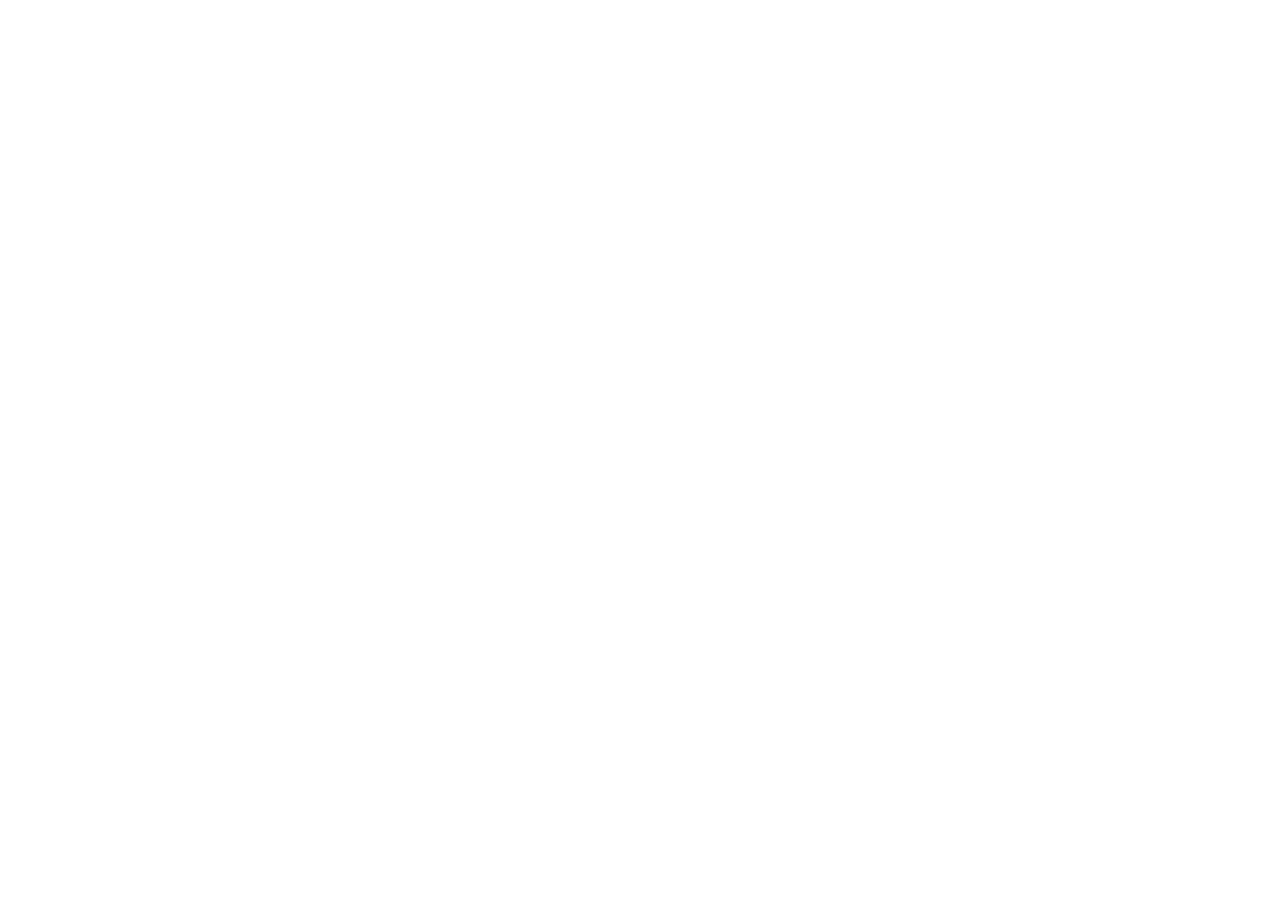
==== index.html @ 9c2eac34 "project init" ====
<!DOCTYPE html>
<html lang="en">

<head>
    <meta charset="UTF-8">
    <meta http-equiv="X-UA-Compatible" content="IE=edge">
    <meta name="viewport" content="width=device-width, initial-scale=1.0">
    <title>Document</title>
</head>

<body>

</body>

</html>
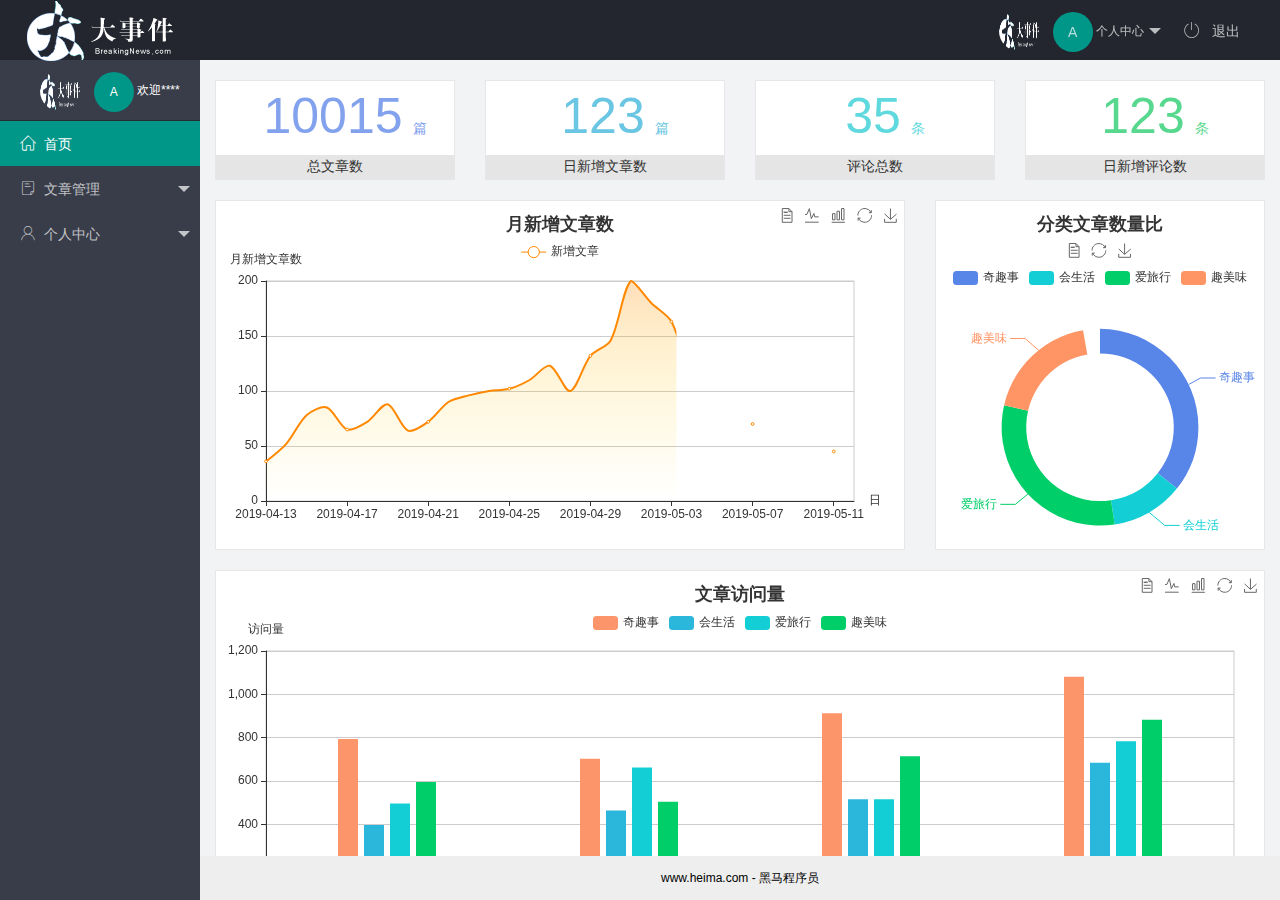
==== commit feeda367: "完成了主页功能开发" ====
--- a/index.html
+++ b/index.html
@@ -5,11 +5,91 @@
     <meta charset="UTF-8">
     <meta http-equiv="X-UA-Compatible" content="IE=edge">
     <meta name="viewport" content="width=device-width, initial-scale=1.0">
-    <title>Document</title>
+    <title>后台主页</title>
+    <!-- 导入layui样式文件 -->
+    <link rel="stylesheet" href="/assets/lib/layui/css/layui.css">
+    <!-- 导入本身样式文件 -->
+    <link rel="stylesheet" href="/assets/css/index.css">
+    <!-- 导入字体图标样式表 -->
+    <link rel="stylesheet" href="/assets/fonts/iconfont.css">
 </head>
 
 <body>
+    <div class="layui-layout layui-layout-admin">
+        <div class="layui-header">
+            <div class="layui-logo ">
+                <img src="/assets/images/logo.png" alt="">
+            </div>
+            <!-- 头部区域（可配合layui 已有的水平导航） -->
 
+            <ul class="layui-nav layui-layout-right">
+                <li class="layui-nav-item layui-hide layui-show-md-inline-block">
+                    <a href="javascript:;" class="userinfo">
+                        <img src="/assets/images/logo.png" class="layui-nav-img">
+                        <span class="text-avatar">A</span> 个人中心
+                    </a>
+                    <dl class="layui-nav-child">
+                        <dd><a href="">基本资料 </a></dd>
+                        <dd><a href="">更换头像</a></dd>
+                        <dd><a href="">重置密码</a></dd>
+                    </dl>
+                </li>
+                <li class="layui-nav-item" lay-header-event="menuRight" lay-unselect>
+                    <a href="javascript:;" id="btnlogout">
+                        <span class="iconfont icon-tuichu"></span> 退出
+                    </a>
+                </li>
+            </ul>
+        </div>
+
+        <div class="layui-side layui-bg-black">
+            <div class="layui-side-scroll">
+                <div href="javascript:;" class="userinfo">
+                    <img src="/assets/images/logo.png" class="layui-nav-img">
+                    <span class="text-avatar">A</span>
+                    <span id="welcom">欢迎****</span>
+                </div>
+                <!-- 左侧导航区域（可配合layui已有的垂直导航） -->
+                <ul class="layui-nav layui-nav-tree " lay-shrink="all" lay-filter="test">
+                    <li class="layui-nav-item layui-this"><a href="/home/dashboard.html" target="fm"><span class="iconfont icon-home"></span>首页</a></li>
+                    <li class="layui-nav-item ">
+                        <a class="" href="javascript:;"><span class="iconfont icon-16"></span>文章管理</a>
+                        <dl class="layui-nav-child">
+                            <dd><a href="javascript:;"><i class="layui-icon layui-icon-app"></i>文章类别</a></dd>
+                            <dd><a href="javascript:;"><i class="layui-icon layui-icon-app"></i>文章列表</a></dd>
+                            <dd><a href="javascript:;"><i class="layui-icon layui-icon-app"></i>发布文章</a></dd>
+                        </dl>
+                    </li>
+                    <li class="layui-nav-item">
+                        <a href="javascript:;"><span class="iconfont icon-user"></span>个人中心</a>
+                        <dl class="layui-nav-child">
+                            <dd><a href="javascript:;"><i class="layui-icon layui-icon-app"></i>基本资料</a></dd>
+                            <dd><a href="javascript:;"><i class="layui-icon layui-icon-app"></i>更换头像</a></dd>
+                            <dd><a href="javascript:;"><i class="layui-icon layui-icon-app"></i>重置密码</a></dd>
+                        </dl>
+                    </li>
+                </ul>
+            </div>
+        </div>
+
+        <div class="layui-body">
+            <!-- 内容主体区域 -->
+            <iframe name="fm" src="/home/dashboard.html" frameborder="0"></iframe>
+        </div>
+
+        <div class="layui-footer">
+            <!-- 底部固定区域 -->
+            www.heima.com - 黑马程序员
+        </div>
+    </div>
+    <!-- 导入layui的js文件 -->
+    <script src="/assets/lib/layui/layui.all.js"></script>
+    <!-- 导入jQuery文件 -->
+    <script src="/assets/lib/jquery.js"></script>
+    <!-- 导入baseAPI -->
+    <script src="/assets/js/baseApi.js"></script>
+    <!-- 导入自己的js文件 -->
+    <script src="/assets/js/index.js"></script>
 </body>
 
 </html>--- a/assets/lib/layui/css/layui.css
+++ b/assets/lib/layui/css/layui.css
@@ -0,0 +1,2 @@
+/** layui-v2.5.5 MIT License By https://www.layui.com */
+ .layui-inline,img{display:inline-block;vertical-align:middle}h1,h2,h3,h4,h5,h6{font-weight:400}.layui-edge,.layui-header,.layui-inline,.layui-main{position:relative}.layui-body,.layui-edge,.layui-elip{overflow:hidden}.layui-btn,.layui-edge,.layui-inline,img{vertical-align:middle}.layui-btn,.layui-disabled,.layui-icon,.layui-unselect{-moz-user-select:none;-webkit-user-select:none;-ms-user-select:none}.layui-elip,.layui-form-checkbox span,.layui-form-pane .layui-form-label{text-overflow:ellipsis;white-space:nowrap}.layui-breadcrumb,.layui-tree-btnGroup{visibility:hidden}blockquote,body,button,dd,div,dl,dt,form,h1,h2,h3,h4,h5,h6,input,li,ol,p,pre,td,textarea,th,ul{margin:0;padding:0;-webkit-tap-highlight-color:rgba(0,0,0,0)}a:active,a:hover{outline:0}img{border:none}li{list-style:none}table{border-collapse:collapse;border-spacing:0}h4,h5,h6{font-size:100%}button,input,optgroup,option,select,textarea{font-family:inherit;font-size:inherit;font-style:inherit;font-weight:inherit;outline:0}pre{white-space:pre-wrap;white-space:-moz-pre-wrap;white-space:-pre-wrap;white-space:-o-pre-wrap;word-wrap:break-word}body{line-height:24px;font:14px Helvetica Neue,Helvetica,PingFang SC,Tahoma,Arial,sans-serif}hr{height:1px;margin:10px 0;border:0;clear:both}a{color:#333;text-decoration:none}a:hover{color:#777}a cite{font-style:normal;*cursor:pointer}.layui-border-box,.layui-border-box *{box-sizing:border-box}.layui-box,.layui-box *{box-sizing:content-box}.layui-clear{clear:both;*zoom:1}.layui-clear:after{content:'\20';clear:both;*zoom:1;display:block;height:0}.layui-inline{*display:inline;*zoom:1}.layui-edge{display:inline-block;width:0;height:0;border-width:6px;border-style:dashed;border-color:transparent}.layui-edge-top{top:-4px;border-bottom-color:#999;border-bottom-style:solid}.layui-edge-right{border-left-color:#999;border-left-style:solid}.layui-edge-bottom{top:2px;border-top-color:#999;border-top-style:solid}.layui-edge-left{border-right-color:#999;border-right-style:solid}.layui-disabled,.layui-disabled:hover{color:#d2d2d2!important;cursor:not-allowed!important}.layui-circle{border-radius:100%}.layui-show{display:block!important}.layui-hide{display:none!important}@font-face{font-family:layui-icon;src:url(../font/iconfont.eot?v=250);src:url(../font/iconfont.eot?v=250#iefix) format('embedded-opentype'),url(../font/iconfont.woff2?v=250) format('woff2'),url(../font/iconfont.woff?v=250) format('woff'),url(../font/iconfont.ttf?v=250) format('truetype'),url(../font/iconfont.svg?v=250#layui-icon) format('svg')}.layui-icon{font-family:layui-icon!important;font-size:16px;font-style:normal;-webkit-font-smoothing:antialiased;-moz-osx-font-smoothing:grayscale}.layui-icon-reply-fill:before{content:"\e611"}.layui-icon-set-fill:before{content:"\e614"}.layui-icon-menu-fill:before{content:"\e60f"}.layui-icon-search:before{content:"\e615"}.layui-icon-share:before{content:"\e641"}.layui-icon-set-sm:before{content:"\e620"}.layui-icon-engine:before{content:"\e628"}.layui-icon-close:before{content:"\1006"}.layui-icon-close-fill:before{content:"\1007"}.layui-icon-chart-screen:before{content:"\e629"}.layui-icon-star:before{content:"\e600"}.layui-icon-circle-dot:before{content:"\e617"}.layui-icon-chat:before{content:"\e606"}.layui-icon-release:before{content:"\e609"}.layui-icon-list:before{content:"\e60a"}.layui-icon-chart:before{content:"\e62c"}.layui-icon-ok-circle:before{content:"\1005"}.layui-icon-layim-theme:before{content:"\e61b"}.layui-icon-table:before{content:"\e62d"}.layui-icon-right:before{content:"\e602"}.layui-icon-left:before{content:"\e603"}.layui-icon-cart-simple:before{content:"\e698"}.layui-icon-face-cry:before{content:"\e69c"}.layui-icon-face-smile:before{content:"\e6af"}.layui-icon-survey:before{content:"\e6b2"}.layui-icon-tree:before{content:"\e62e"}.layui-icon-upload-circle:before{content:"\e62f"}.layui-icon-add-circle:before{content:"\e61f"}.layui-icon-download-circle:before{content:"\e601"}.layui-icon-templeate-1:before{content:"\e630"}.layui-icon-util:before{content:"\e631"}.layui-icon-face-surprised:before{content:"\e664"}.layui-icon-edit:before{content:"\e642"}.layui-icon-speaker:before{content:"\e645"}.layui-icon-down:before{content:"\e61a"}.layui-icon-file:before{content:"\e621"}.layui-icon-layouts:before{content:"\e632"}.layui-icon-rate-half:before{content:"\e6c9"}.layui-icon-add-circle-fine:before{content:"\e608"}.layui-icon-prev-circle:before{content:"\e633"}.layui-icon-read:before{content:"\e705"}.layui-icon-404:before{content:"\e61c"}.layui-icon-carousel:before{content:"\e634"}.layui-icon-help:before{content:"\e607"}.layui-icon-code-circle:before{content:"\e635"}.layui-icon-water:before{content:"\e636"}.layui-icon-username:before{content:"\e66f"}.layui-icon-find-fill:before{content:"\e670"}.layui-icon-about:before{content:"\e60b"}.layui-icon-location:before{content:"\e715"}.layui-icon-up:before{content:"\e619"}.layui-icon-pause:before{content:"\e651"}.layui-icon-date:before{content:"\e637"}.layui-icon-layim-uploadfile:before{content:"\e61d"}.layui-icon-delete:before{content:"\e640"}.layui-icon-play:before{content:"\e652"}.layui-icon-top:before{content:"\e604"}.layui-icon-friends:before{content:"\e612"}.layui-icon-refresh-3:before{content:"\e9aa"}.layui-icon-ok:before{content:"\e605"}.layui-icon-layer:before{content:"\e638"}.layui-icon-face-smile-fine:before{content:"\e60c"}.layui-icon-dollar:before{content:"\e659"}.layui-icon-group:before{content:"\e613"}.layui-icon-layim-download:before{content:"\e61e"}.layui-icon-picture-fine:before{content:"\e60d"}.layui-icon-link:before{content:"\e64c"}.layui-icon-diamond:before{content:"\e735"}.layui-icon-log:before{content:"\e60e"}.layui-icon-rate-solid:before{content:"\e67a"}.layui-icon-fonts-del:before{content:"\e64f"}.layui-icon-unlink:before{content:"\e64d"}.layui-icon-fonts-clear:before{content:"\e639"}.layui-icon-triangle-r:before{content:"\e623"}.layui-icon-circle:before{content:"\e63f"}.layui-icon-radio:before{content:"\e643"}.layui-icon-align-center:before{content:"\e647"}.layui-icon-align-right:before{content:"\e648"}.layui-icon-align-left:before{content:"\e649"}.layui-icon-loading-1:before{content:"\e63e"}.layui-icon-return:before{content:"\e65c"}.layui-icon-fonts-strong:before{content:"\e62b"}.layui-icon-upload:before{content:"\e67c"}.layui-icon-dialogue:before{content:"\e63a"}.layui-icon-video:before{content:"\e6ed"}.layui-icon-headset:before{content:"\e6fc"}.layui-icon-cellphone-fine:before{content:"\e63b"}.layui-icon-add-1:before{content:"\e654"}.layui-icon-face-smile-b:before{content:"\e650"}.layui-icon-fonts-html:before{content:"\e64b"}.layui-icon-form:before{content:"\e63c"}.layui-icon-cart:before{content:"\e657"}.layui-icon-camera-fill:before{content:"\e65d"}.layui-icon-tabs:before{content:"\e62a"}.layui-icon-fonts-code:before{content:"\e64e"}.layui-icon-fire:before{content:"\e756"}.layui-icon-set:before{content:"\e716"}.layui-icon-fonts-u:before{content:"\e646"}.layui-icon-triangle-d:before{content:"\e625"}.layui-icon-tips:before{content:"\e702"}.layui-icon-picture:before{content:"\e64a"}.layui-icon-more-vertical:before{content:"\e671"}.layui-icon-flag:before{content:"\e66c"}.layui-icon-loading:before{content:"\e63d"}.layui-icon-fonts-i:before{content:"\e644"}.layui-icon-refresh-1:before{content:"\e666"}.layui-icon-rmb:before{content:"\e65e"}.layui-icon-home:before{content:"\e68e"}.layui-icon-user:before{content:"\e770"}.layui-icon-notice:before{content:"\e667"}.layui-icon-login-weibo:before{content:"\e675"}.layui-icon-voice:before{content:"\e688"}.layui-icon-upload-drag:before{content:"\e681"}.layui-icon-login-qq:before{content:"\e676"}.layui-icon-snowflake:before{content:"\e6b1"}.layui-icon-file-b:before{content:"\e655"}.layui-icon-template:before{content:"\e663"}.layui-icon-auz:before{content:"\e672"}.layui-icon-console:before{content:"\e665"}.layui-icon-app:before{content:"\e653"}.layui-icon-prev:before{content:"\e65a"}.layui-icon-website:before{content:"\e7ae"}.layui-icon-next:before{content:"\e65b"}.layui-icon-component:before{content:"\e857"}.layui-icon-more:before{content:"\e65f"}.layui-icon-login-wechat:before{content:"\e677"}.layui-icon-shrink-right:before{content:"\e668"}.layui-icon-spread-left:before{content:"\e66b"}.layui-icon-camera:before{content:"\e660"}.layui-icon-note:before{content:"\e66e"}.layui-icon-refresh:before{content:"\e669"}.layui-icon-female:before{content:"\e661"}.layui-icon-male:before{content:"\e662"}.layui-icon-password:before{content:"\e673"}.layui-icon-senior:before{content:"\e674"}.layui-icon-theme:before{content:"\e66a"}.layui-icon-tread:before{content:"\e6c5"}.layui-icon-praise:before{content:"\e6c6"}.layui-icon-star-fill:before{content:"\e658"}.layui-icon-rate:before{content:"\e67b"}.layui-icon-template-1:before{content:"\e656"}.layui-icon-vercode:before{content:"\e679"}.layui-icon-cellphone:before{content:"\e678"}.layui-icon-screen-full:before{content:"\e622"}.layui-icon-screen-restore:before{content:"\e758"}.layui-icon-cols:before{content:"\e610"}.layui-icon-export:before{content:"\e67d"}.layui-icon-print:before{content:"\e66d"}.layui-icon-slider:before{content:"\e714"}.layui-icon-addition:before{content:"\e624"}.layui-icon-subtraction:before{content:"\e67e"}.layui-icon-service:before{content:"\e626"}.layui-icon-transfer:before{content:"\e691"}.layui-main{width:1140px;margin:0 auto}.layui-header{z-index:1000;height:60px}.layui-header a:hover{transition:all .5s;-webkit-transition:all .5s}.layui-side{position:fixed;left:0;top:0;bottom:0;z-index:999;width:200px;overflow-x:hidden}.layui-side-scroll{position:relative;width:220px;height:100%;overflow-x:hidden}.layui-body{position:absolute;left:200px;right:0;top:0;bottom:0;z-index:998;width:auto;overflow-y:auto;box-sizing:border-box}.layui-layout-body{overflow:hidden}.layui-layout-admin .layui-header{background-color:#23262E}.layui-layout-admin .layui-side{top:60px;width:200px;overflow-x:hidden}.layui-layout-admin .layui-body{position:fixed;top:60px;bottom:44px}.layui-layout-admin .layui-main{width:auto;margin:0 15px}.layui-layout-admin .layui-footer{position:fixed;left:200px;right:0;bottom:0;height:44px;line-height:44px;padding:0 15px;background-color:#eee}.layui-layout-admin .layui-logo{position:absolute;left:0;top:0;width:200px;height:100%;line-height:60px;text-align:center;color:#009688;font-size:16px}.layui-layout-admin .layui-header .layui-nav{background:0 0}.layui-layout-left{position:absolute!important;left:200px;top:0}.layui-layout-right{position:absolute!important;right:0;top:0}.layui-container{position:relative;margin:0 auto;padding:0 15px;box-sizing:border-box}.layui-fluid{position:relative;margin:0 auto;padding:0 15px}.layui-row:after,.layui-row:before{content:'';display:block;clear:both}.layui-col-lg1,.layui-col-lg10,.layui-col-lg11,.layui-col-lg12,.layui-col-lg2,.layui-col-lg3,.layui-col-lg4,.layui-col-lg5,.layui-col-lg6,.layui-col-lg7,.layui-col-lg8,.layui-col-lg9,.layui-col-md1,.layui-col-md10,.layui-col-md11,.layui-col-md12,.layui-col-md2,.layui-col-md3,.layui-col-md4,.layui-col-md5,.layui-col-md6,.layui-col-md7,.layui-col-md8,.layui-col-md9,.layui-col-sm1,.layui-col-sm10,.layui-col-sm11,.layui-col-sm12,.layui-col-sm2,.layui-col-sm3,.layui-col-sm4,.layui-col-sm5,.layui-col-sm6,.layui-col-sm7,.layui-col-sm8,.layui-col-sm9,.layui-col-xs1,.layui-col-xs10,.layui-col-xs11,.layui-col-xs12,.layui-col-xs2,.layui-col-xs3,.layui-col-xs4,.layui-col-xs5,.layui-col-xs6,.layui-col-xs7,.layui-col-xs8,.layui-col-xs9{position:relative;display:block;box-sizing:border-box}.layui-col-xs1,.layui-col-xs10,.layui-col-xs11,.layui-col-xs12,.layui-col-xs2,.layui-col-xs3,.layui-col-xs4,.layui-col-xs5,.layui-col-xs6,.layui-col-xs7,.layui-col-xs8,.layui-col-xs9{float:left}.layui-col-xs1{width:8.33333333%}.layui-col-xs2{width:16.66666667%}.layui-col-xs3{width:25%}.layui-col-xs4{width:33.33333333%}.layui-col-xs5{width:41.66666667%}.layui-col-xs6{width:50%}.layui-col-xs7{width:58.33333333%}.layui-col-xs8{width:66.66666667%}.layui-col-xs9{width:75%}.layui-col-xs10{width:83.33333333%}.layui-col-xs11{width:91.66666667%}.layui-col-xs12{width:100%}.layui-col-xs-offset1{margin-left:8.33333333%}.layui-col-xs-offset2{margin-left:16.66666667%}.layui-col-xs-offset3{margin-left:25%}.layui-col-xs-offset4{margin-left:33.33333333%}.layui-col-xs-offset5{margin-left:41.66666667%}.layui-col-xs-offset6{margin-left:50%}.layui-col-xs-offset7{margin-left:58.33333333%}.layui-col-xs-offset8{margin-left:66.66666667%}.layui-col-xs-offset9{margin-left:75%}.layui-col-xs-offset10{margin-left:83.33333333%}.layui-col-xs-offset11{margin-left:91.66666667%}.layui-col-xs-offset12{margin-left:100%}@media screen and (max-width:768px){.layui-hide-xs{display:none!important}.layui-show-xs-block{display:block!important}.layui-show-xs-inline{display:inline!important}.layui-show-xs-inline-block{display:inline-block!important}}@media screen and (min-width:768px){.layui-container{width:750px}.layui-hide-sm{display:none!important}.layui-show-sm-block{display:block!important}.layui-show-sm-inline{display:inline!important}.layui-show-sm-inline-block{display:inline-block!important}.layui-col-sm1,.layui-col-sm10,.layui-col-sm11,.layui-col-sm12,.layui-col-sm2,.layui-col-sm3,.layui-col-sm4,.layui-col-sm5,.layui-col-sm6,.layui-col-sm7,.layui-col-sm8,.layui-col-sm9{float:left}.layui-col-sm1{width:8.33333333%}.layui-col-sm2{width:16.66666667%}.layui-col-sm3{width:25%}.layui-col-sm4{width:33.33333333%}.layui-col-sm5{width:41.66666667%}.layui-col-sm6{width:50%}.layui-col-sm7{width:58.33333333%}.layui-col-sm8{width:66.66666667%}.layui-col-sm9{width:75%}.layui-col-sm10{width:83.33333333%}.layui-col-sm11{width:91.66666667%}.layui-col-sm12{width:100%}.layui-col-sm-offset1{margin-left:8.33333333%}.layui-col-sm-offset2{margin-left:16.66666667%}.layui-col-sm-offset3{margin-left:25%}.layui-col-sm-offset4{margin-left:33.33333333%}.layui-col-sm-offset5{margin-left:41.66666667%}.layui-col-sm-offset6{margin-left:50%}.layui-col-sm-offset7{margin-left:58.33333333%}.layui-col-sm-offset8{margin-left:66.66666667%}.layui-col-sm-offset9{margin-left:75%}.layui-col-sm-offset10{margin-left:83.33333333%}.layui-col-sm-offset11{margin-left:91.66666667%}.layui-col-sm-offset12{margin-left:100%}}@media screen and (min-width:992px){.layui-container{width:970px}.layui-hide-md{display:none!important}.layui-show-md-block{display:block!important}.layui-show-md-inline{display:inline!important}.layui-show-md-inline-block{display:inline-block!important}.layui-col-md1,.layui-col-md10,.layui-col-md11,.layui-col-md12,.layui-col-md2,.layui-col-md3,.layui-col-md4,.layui-col-md5,.layui-col-md6,.layui-col-md7,.layui-col-md8,.layui-col-md9{float:left}.layui-col-md1{width:8.33333333%}.layui-col-md2{width:16.66666667%}.layui-col-md3{width:25%}.layui-col-md4{width:33.33333333%}.layui-col-md5{width:41.66666667%}.layui-col-md6{width:50%}.layui-col-md7{width:58.33333333%}.layui-col-md8{width:66.66666667%}.layui-col-md9{width:75%}.layui-col-md10{width:83.33333333%}.layui-col-md11{width:91.66666667%}.layui-col-md12{width:100%}.layui-col-md-offset1{margin-left:8.33333333%}.layui-col-md-offset2{margin-left:16.66666667%}.layui-col-md-offset3{margin-left:25%}.layui-col-md-offset4{margin-left:33.33333333%}.layui-col-md-offset5{margin-left:41.66666667%}.layui-col-md-offset6{margin-left:50%}.layui-col-md-offset7{margin-left:58.33333333%}.layui-col-md-offset8{margin-left:66.66666667%}.layui-col-md-offset9{margin-left:75%}.layui-col-md-offset10{margin-left:83.33333333%}.layui-col-md-offset11{margin-left:91.66666667%}.layui-col-md-offset12{margin-left:100%}}@media screen and (min-width:1200px){.layui-container{width:1170px}.layui-hide-lg{display:none!important}.layui-show-lg-block{display:block!important}.layui-show-lg-inline{display:inline!important}.layui-show-lg-inline-block{display:inline-block!important}.layui-col-lg1,.layui-col-lg10,.layui-col-lg11,.layui-col-lg12,.layui-col-lg2,.layui-col-lg3,.layui-col-lg4,.layui-col-lg5,.layui-col-lg6,.layui-col-lg7,.layui-col-lg8,.layui-col-lg9{float:left}.layui-col-lg1{width:8.33333333%}.layui-col-lg2{width:16.66666667%}.layui-col-lg3{width:25%}.layui-col-lg4{width:33.33333333%}.layui-col-lg5{width:41.66666667%}.layui-col-lg6{width:50%}.layui-col-lg7{width:58.33333333%}.layui-col-lg8{width:66.66666667%}.layui-col-lg9{width:75%}.layui-col-lg10{width:83.33333333%}.layui-col-lg11{width:91.66666667%}.layui-col-lg12{width:100%}.layui-col-lg-offset1{margin-left:8.33333333%}.layui-col-lg-offset2{margin-left:16.66666667%}.layui-col-lg-offset3{margin-left:25%}.layui-col-lg-offset4{margin-left:33.33333333%}.layui-col-lg-offset5{margin-left:41.66666667%}.layui-col-lg-offset6{margin-left:50%}.layui-col-lg-offset7{margin-left:58.33333333%}.layui-col-lg-offset8{margin-left:66.66666667%}.layui-col-lg-offset9{margin-left:75%}.layui-col-lg-offset10{margin-left:83.33333333%}.layui-col-lg-offset11{margin-left:91.66666667%}.layui-col-lg-offset12{margin-left:100%}}.layui-col-space1{margin:-.5px}.layui-col-space1>*{padding:.5px}.layui-col-space3{margin:-1.5px}.layui-col-space3>*{padding:1.5px}.layui-col-space5{margin:-2.5px}.layui-col-space5>*{padding:2.5px}.layui-col-space8{margin:-3.5px}.layui-col-space8>*{padding:3.5px}.layui-col-space10{margin:-5px}.layui-col-space10>*{padding:5px}.layui-col-space12{margin:-6px}.layui-col-space12>*{padding:6px}.layui-col-space15{margin:-7.5px}.layui-col-space15>*{padding:7.5px}.layui-col-space18{margin:-9px}.layui-col-space18>*{padding:9px}.layui-col-space20{margin:-10px}.layui-col-space20>*{padding:10px}.layui-col-space22{margin:-11px}.layui-col-space22>*{padding:11px}.layui-col-space25{margin:-12.5px}.layui-col-space25>*{padding:12.5px}.layui-col-space30{margin:-15px}.layui-col-space30>*{padding:15px}.layui-btn,.layui-input,.layui-select,.layui-textarea,.layui-upload-button{outline:0;-webkit-appearance:none;transition:all .3s;-webkit-transition:all .3s;box-sizing:border-box}.layui-elem-quote{margin-bottom:10px;padding:15px;line-height:22px;border-left:5px solid #009688;border-radius:0 2px 2px 0;background-color:#f2f2f2}.layui-quote-nm{border-style:solid;border-width:1px 1px 1px 5px;background:0 0}.layui-elem-field{margin-bottom:10px;padding:0;border-width:1px;border-style:solid}.layui-elem-field legend{margin-left:20px;padding:0 10px;font-size:20px;font-weight:300}.layui-field-title{margin:10px 0 20px;border-width:1px 0 0}.layui-field-box{padding:10px 15px}.layui-field-title .layui-field-box{padding:10px 0}.layui-progress{position:relative;height:6px;border-radius:20px;background-color:#e2e2e2}.layui-progress-bar{position:absolute;left:0;top:0;width:0;max-width:100%;height:6px;border-radius:20px;text-align:right;background-color:#5FB878;transition:all .3s;-webkit-transition:all .3s}.layui-progress-big,.layui-progress-big .layui-progress-bar{height:18px;line-height:18px}.layui-progress-text{position:relative;top:-20px;line-height:18px;font-size:12px;color:#666}.layui-progress-big .layui-progress-text{position:static;padding:0 10px;color:#fff}.layui-collapse{border-width:1px;border-style:solid;border-radius:2px}.layui-colla-content,.layui-colla-item{border-top-width:1px;border-top-style:solid}.layui-colla-item:first-child{border-top:none}.layui-colla-title{position:relative;height:42px;line-height:42px;padding:0 15px 0 35px;color:#333;background-color:#f2f2f2;cursor:pointer;font-size:14px;overflow:hidden}.layui-colla-content{display:none;padding:10px 15px;line-height:22px;color:#666}.layui-colla-icon{position:absolute;left:15px;top:0;font-size:14px}.layui-card{margin-bottom:15px;border-radius:2px;background-color:#fff;box-shadow:0 1px 2px 0 rgba(0,0,0,.05)}.layui-card:last-child{margin-bottom:0}.layui-card-header{position:relative;height:42px;line-height:42px;padding:0 15px;border-bottom:1px solid #f6f6f6;color:#333;border-radius:2px 2px 0 0;font-size:14px}.layui-bg-black,.layui-bg-blue,.layui-bg-cyan,.layui-bg-green,.layui-bg-orange,.layui-bg-red{color:#fff!important}.layui-card-body{position:relative;padding:10px 15px;line-height:24px}.layui-card-body[pad15]{padding:15px}.layui-card-body[pad20]{padding:20px}.layui-card-body .layui-table{margin:5px 0}.layui-card .layui-tab{margin:0}.layui-panel-window{position:relative;padding:15px;border-radius:0;border-top:5px solid #E6E6E6;background-color:#fff}.layui-auxiliar-moving{position:fixed;left:0;right:0;top:0;bottom:0;width:100%;height:100%;background:0 0;z-index:9999999999}.layui-form-label,.layui-form-mid,.layui-form-select,.layui-input-block,.layui-input-inline,.layui-textarea{position:relative}.layui-bg-red{background-color:#FF5722!important}.layui-bg-orange{background-color:#FFB800!important}.layui-bg-green{background-color:#009688!important}.layui-bg-cyan{background-color:#2F4056!important}.layui-bg-blue{background-color:#1E9FFF!important}.layui-bg-black{background-color:#393D49!important}.layui-bg-gray{background-color:#eee!important;color:#666!important}.layui-badge-rim,.layui-colla-content,.layui-colla-item,.layui-collapse,.layui-elem-field,.layui-form-pane .layui-form-item[pane],.layui-form-pane .layui-form-label,.layui-input,.layui-layedit,.layui-layedit-tool,.layui-quote-nm,.layui-select,.layui-tab-bar,.layui-tab-card,.layui-tab-title,.layui-tab-title .layui-this:after,.layui-textarea{border-color:#e6e6e6}.layui-timeline-item:before,hr{background-color:#e6e6e6}.layui-text{line-height:22px;font-size:14px;color:#666}.layui-text h1,.layui-text h2,.layui-text h3{font-weight:500;color:#333}.layui-text h1{font-size:30px}.layui-text h2{font-size:24px}.layui-text h3{font-size:18px}.layui-text a:not(.layui-btn){color:#01AAED}.layui-text a:not(.layui-btn):hover{text-decoration:underline}.layui-text ul{padding:5px 0 5px 15px}.layui-text ul li{margin-top:5px;list-style-type:disc}.layui-text em,.layui-word-aux{color:#999!important;padding:0 5px!important}.layui-btn{display:inline-block;height:38px;line-height:38px;padding:0 18px;background-color:#009688;color:#fff;white-space:nowrap;text-align:center;font-size:14px;border:none;border-radius:2px;cursor:pointer}.layui-btn:hover{opacity:.8;filter:alpha(opacity=80);color:#fff}.layui-btn:active{opacity:1;filter:alpha(opacity=100)}.layui-btn+.layui-btn{margin-left:10px}.layui-btn-container{font-size:0}.layui-btn-container .layui-btn{margin-right:10px;margin-bottom:10px}.layui-btn-container .layui-btn+.layui-btn{margin-left:0}.layui-table .layui-btn-container .layui-btn{margin-bottom:9px}.layui-btn-radius{border-radius:100px}.layui-btn .layui-icon{margin-right:3px;font-size:18px;vertical-align:bottom;vertical-align:middle\9}.layui-btn-primary{border:1px solid #C9C9C9;background-color:#fff;color:#555}.layui-btn-primary:hover{border-color:#009688;color:#333}.layui-btn-normal{background-color:#1E9FFF}.layui-btn-warm{background-color:#FFB800}.layui-btn-danger{background-color:#FF5722}.layui-btn-checked{background-color:#5FB878}.layui-btn-disabled,.layui-btn-disabled:active,.layui-btn-disabled:hover{border:1px solid #e6e6e6;background-color:#FBFBFB;color:#C9C9C9;cursor:not-allowed;opacity:1}.layui-btn-lg{height:44px;line-height:44px;padding:0 25px;font-size:16px}.layui-btn-sm{height:30px;line-height:30px;padding:0 10px;font-size:12px}.layui-btn-sm i{font-size:16px!important}.layui-btn-xs{height:22px;line-height:22px;padding:0 5px;font-size:12px}.layui-btn-xs i{font-size:14px!important}.layui-btn-group{display:inline-block;vertical-align:middle;font-size:0}.layui-btn-group .layui-btn{margin-left:0!important;margin-right:0!important;border-left:1px solid rgba(255,255,255,.5);border-radius:0}.layui-btn-group .layui-btn-primary{border-left:none}.layui-btn-group .layui-btn-primary:hover{border-color:#C9C9C9;color:#009688}.layui-btn-group .layui-btn:first-child{border-left:none;border-radius:2px 0 0 2px}.layui-btn-group .layui-btn-primary:first-child{border-left:1px solid #c9c9c9}.layui-btn-group .layui-btn:last-child{border-radius:0 2px 2px 0}.layui-btn-group .layui-btn+.layui-btn{margin-left:0}.layui-btn-group+.layui-btn-group{margin-left:10px}.layui-btn-fluid{width:100%}.layui-input,.layui-select,.layui-textarea{height:38px;line-height:1.3;line-height:38px\9;border-width:1px;border-style:solid;background-color:#fff;border-radius:2px}.layui-input::-webkit-input-placeholder,.layui-select::-webkit-input-placeholder,.layui-textarea::-webkit-input-placeholder{line-height:1.3}.layui-input,.layui-textarea{display:block;width:100%;padding-left:10px}.layui-input:hover,.layui-textarea:hover{border-color:#D2D2D2!important}.layui-input:focus,.layui-textarea:focus{border-color:#C9C9C9!important}.layui-textarea{min-height:100px;height:auto;line-height:20px;padding:6px 10px;resize:vertical}.layui-select{padding:0 10px}.layui-form input[type=checkbox],.layui-form input[type=radio],.layui-form select{display:none}.layui-form [lay-ignore]{display:initial}.layui-form-item{margin-bottom:15px;clear:both;*zoom:1}.layui-form-item:after{content:'\20';clear:both;*zoom:1;display:block;height:0}.layui-form-label{float:left;display:block;padding:9px 15px;width:80px;font-weight:400;line-height:20px;text-align:right}.layui-form-label-col{display:block;float:none;padding:9px 0;line-height:20px;text-align:left}.layui-form-item .layui-inline{margin-bottom:5px;margin-right:10px}.layui-input-block{margin-left:110px;min-height:36px}.layui-input-inline{display:inline-block;vertical-align:middle}.layui-form-item .layui-input-inline{float:left;width:190px;margin-right:10px}.layui-form-text .layui-input-inline{width:auto}.layui-form-mid{float:left;display:block;padding:9px 0!important;line-height:20px;margin-right:10px}.layui-form-danger+.layui-form-select .layui-input,.layui-form-danger:focus{border-color:#FF5722!important}.layui-form-select .layui-input{padding-right:30px;cursor:pointer}.layui-form-select .layui-edge{position:absolute;right:10px;top:50%;margin-top:-3px;cursor:pointer;border-width:6px;border-top-color:#c2c2c2;border-top-style:solid;transition:all .3s;-webkit-transition:all .3s}.layui-form-select dl{display:none;position:absolute;left:0;top:42px;padding:5px 0;z-index:899;min-width:100%;border:1px solid #d2d2d2;max-height:300px;overflow-y:auto;background-color:#fff;border-radius:2px;box-shadow:0 2px 4px rgba(0,0,0,.12);box-sizing:border-box}.layui-form-select dl dd,.layui-form-select dl dt{padding:0 10px;line-height:36px;white-space:nowrap;overflow:hidden;text-overflow:ellipsis}.layui-form-select dl dt{font-size:12px;color:#999}.layui-form-select dl dd{cursor:pointer}.layui-form-select dl dd:hover{background-color:#f2f2f2;-webkit-transition:.5s all;transition:.5s all}.layui-form-select .layui-select-group dd{padding-left:20px}.layui-form-select dl dd.layui-select-tips{padding-left:10px!important;color:#999}.layui-form-select dl dd.layui-this{background-color:#5FB878;color:#fff}.layui-form-checkbox,.layui-form-select dl dd.layui-disabled{background-color:#fff}.layui-form-selected dl{display:block}.layui-form-checkbox,.layui-form-checkbox *,.layui-form-switch{display:inline-block;vertical-align:middle}.layui-form-selected .layui-edge{margin-top:-9px;-webkit-transform:rotate(180deg);transform:rotate(180deg);margin-top:-3px\9}:root .layui-form-selected .layui-edge{margin-top:-9px\0/IE9}.layui-form-selectup dl{top:auto;bottom:42px}.layui-select-none{margin:5px 0;text-align:center;color:#999}.layui-select-disabled .layui-disabled{border-color:#eee!important}.layui-select-disabled .layui-edge{border-top-color:#d2d2d2}.layui-form-checkbox{position:relative;height:30px;line-height:30px;margin-right:10px;padding-right:30px;cursor:pointer;font-size:0;-webkit-transition:.1s linear;transition:.1s linear;box-sizing:border-box}.layui-form-checkbox span{padding:0 10px;height:100%;font-size:14px;border-radius:2px 0 0 2px;background-color:#d2d2d2;color:#fff;overflow:hidden}.layui-form-checkbox:hover span{background-color:#c2c2c2}.layui-form-checkbox i{position:absolute;right:0;top:0;width:30px;height:28px;border:1px solid #d2d2d2;border-left:none;border-radius:0 2px 2px 0;color:#fff;font-size:20px;text-align:center}.layui-form-checkbox:hover i{border-color:#c2c2c2;color:#c2c2c2}.layui-form-checked,.layui-form-checked:hover{border-color:#5FB878}.layui-form-checked span,.layui-form-checked:hover span{background-color:#5FB878}.layui-form-checked i,.layui-form-checked:hover i{color:#5FB878}.layui-form-item .layui-form-checkbox{margin-top:4px}.layui-form-checkbox[lay-skin=primary]{height:auto!important;line-height:normal!important;min-width:18px;min-height:18px;border:none!important;margin-right:0;padding-left:28px;padding-right:0;background:0 0}.layui-form-checkbox[lay-skin=primary] span{padding-left:0;padding-right:15px;line-height:18px;background:0 0;color:#666}.layui-form-checkbox[lay-skin=primary] i{right:auto;left:0;width:16px;height:16px;line-height:16px;border:1px solid #d2d2d2;font-size:12px;border-radius:2px;background-color:#fff;-webkit-transition:.1s linear;transition:.1s linear}.layui-form-checkbox[lay-skin=primary]:hover i{border-color:#5FB878;color:#fff}.layui-form-checked[lay-skin=primary] i{border-color:#5FB878!important;background-color:#5FB878;color:#fff}.layui-checkbox-disbaled[lay-skin=primary] span{background:0 0!important;color:#c2c2c2}.layui-checkbox-disbaled[lay-skin=primary]:hover i{border-color:#d2d2d2}.layui-form-item .layui-form-checkbox[lay-skin=primary]{margin-top:10px}.layui-form-switch{position:relative;height:22px;line-height:22px;min-width:35px;padding:0 5px;margin-top:8px;border:1px solid #d2d2d2;border-radius:20px;cursor:pointer;background-color:#fff;-webkit-transition:.1s linear;transition:.1s linear}.layui-form-switch i{position:absolute;left:5px;top:3px;width:16px;height:16px;border-radius:20px;background-color:#d2d2d2;-webkit-transition:.1s linear;transition:.1s linear}.layui-form-switch em{position:relative;top:0;width:25px;margin-left:21px;padding:0!important;text-align:center!important;color:#999!important;font-style:normal!important;font-size:12px}.layui-form-onswitch{border-color:#5FB878;background-color:#5FB878}.layui-checkbox-disbaled,.layui-checkbox-disbaled i{border-color:#e2e2e2!important}.layui-form-onswitch i{left:100%;margin-left:-21px;background-color:#fff}.layui-form-onswitch em{margin-left:5px;margin-right:21px;color:#fff!important}.layui-checkbox-disbaled span{background-color:#e2e2e2!important}.layui-checkbox-disbaled:hover i{color:#fff!important}[lay-radio]{display:none}.layui-form-radio,.layui-form-radio *{display:inline-block;vertical-align:middle}.layui-form-radio{line-height:28px;margin:6px 10px 0 0;padding-right:10px;cursor:pointer;font-size:0}.layui-form-radio *{font-size:14px}.layui-form-radio>i{margin-right:8px;font-size:22px;color:#c2c2c2}.layui-form-radio>i:hover,.layui-form-radioed>i{color:#5FB878}.layui-radio-disbaled>i{color:#e2e2e2!important}.layui-form-pane .layui-form-label{width:110px;padding:8px 15px;height:38px;line-height:20px;border-width:1px;border-style:solid;border-radius:2px 0 0 2px;text-align:center;background-color:#FBFBFB;overflow:hidden;box-sizing:border-box}.layui-form-pane .layui-input-inline{margin-left:-1px}.layui-form-pane .layui-input-block{margin-left:110px;left:-1px}.layui-form-pane .layui-input{border-radius:0 2px 2px 0}.layui-form-pane .layui-form-text .layui-form-label{float:none;width:100%;border-radius:2px;box-sizing:border-box;text-align:left}.layui-form-pane .layui-form-text .layui-input-inline{display:block;margin:0;top:-1px;clear:both}.layui-form-pane .layui-form-text .layui-input-block{margin:0;left:0;top:-1px}.layui-form-pane .layui-form-text .layui-textarea{min-height:100px;border-radius:0 0 2px 2px}.layui-form-pane .layui-form-checkbox{margin:4px 0 4px 10px}.layui-form-pane .layui-form-radio,.layui-form-pane .layui-form-switch{margin-top:6px;margin-left:10px}.layui-form-pane .layui-form-item[pane]{position:relative;border-width:1px;border-style:solid}.layui-form-pane .layui-form-item[pane] .layui-form-label{position:absolute;left:0;top:0;height:100%;border-width:0 1px 0 0}.layui-form-pane .layui-form-item[pane] .layui-input-inline{margin-left:110px}@media screen and (max-width:450px){.layui-form-item .layui-form-label{text-overflow:ellipsis;overflow:hidden;white-space:nowrap}.layui-form-item .layui-inline{display:block;margin-right:0;margin-bottom:20px;clear:both}.layui-form-item .layui-inline:after{content:'\20';clear:both;display:block;height:0}.layui-form-item .layui-input-inline{display:block;float:none;left:-3px;width:auto;margin:0 0 10px 112px}.layui-form-item .layui-input-inline+.layui-form-mid{margin-left:110px;top:-5px;padding:0}.layui-form-item .layui-form-checkbox{margin-right:5px;margin-bottom:5px}}.layui-layedit{border-width:1px;border-style:solid;border-radius:2px}.layui-layedit-tool{padding:3px 5px;border-bottom-width:1px;border-bottom-style:solid;font-size:0}.layedit-tool-fixed{position:fixed;top:0;border-top:1px solid #e2e2e2}.layui-layedit-tool .layedit-tool-mid,.layui-layedit-tool .layui-icon{display:inline-block;vertical-align:middle;text-align:center;font-size:14px}.layui-layedit-tool .layui-icon{position:relative;width:32px;height:30px;line-height:30px;margin:3px 5px;color:#777;cursor:pointer;border-radius:2px}.layui-layedit-tool .layui-icon:hover{color:#393D49}.layui-layedit-tool .layui-icon:active{color:#000}.layui-layedit-tool .layedit-tool-active{background-color:#e2e2e2;color:#000}.layui-layedit-tool .layui-disabled,.layui-layedit-tool .layui-disabled:hover{color:#d2d2d2;cursor:not-allowed}.layui-layedit-tool .layedit-tool-mid{width:1px;height:18px;margin:0 10px;background-color:#d2d2d2}.layedit-tool-html{width:50px!important;font-size:30px!important}.layedit-tool-b,.layedit-tool-code,.layedit-tool-help{font-size:16px!important}.layedit-tool-d,.layedit-tool-face,.layedit-tool-image,.layedit-tool-unlink{font-size:18px!important}.layedit-tool-image input{position:absolute;font-size:0;left:0;top:0;width:100%;height:100%;opacity:.01;filter:Alpha(opacity=1);cursor:pointer}.layui-layedit-iframe iframe{display:block;width:100%}#LAY_layedit_code{overflow:hidden}.layui-laypage{display:inline-block;*display:inline;*zoom:1;vertical-align:middle;margin:10px 0;font-size:0}.layui-laypage>a:first-child,.layui-laypage>a:first-child em{border-radius:2px 0 0 2px}.layui-laypage>a:last-child,.layui-laypage>a:last-child em{border-radius:0 2px 2px 0}.layui-laypage>:first-child{margin-left:0!important}.layui-laypage>:last-child{margin-right:0!important}.layui-laypage a,.layui-laypage button,.layui-laypage input,.layui-laypage select,.layui-laypage span{border:1px solid #e2e2e2}.layui-laypage a,.layui-laypage span{display:inline-block;*display:inline;*zoom:1;vertical-align:middle;padding:0 15px;height:28px;line-height:28px;margin:0 -1px 5px 0;background-color:#fff;color:#333;font-size:12px}.layui-flow-more a *,.layui-laypage input,.layui-table-view select[lay-ignore]{display:inline-block}.layui-laypage a:hover{color:#009688}.layui-laypage em{font-style:normal}.layui-laypage .layui-laypage-spr{color:#999;font-weight:700}.layui-laypage a{text-decoration:none}.layui-laypage .layui-laypage-curr{position:relative}.layui-laypage .layui-laypage-curr em{position:relative;color:#fff}.layui-laypage .layui-laypage-curr .layui-laypage-em{position:absolute;left:-1px;top:-1px;padding:1px;width:100%;height:100%;background-color:#009688}.layui-laypage-em{border-radius:2px}.layui-laypage-next em,.layui-laypage-prev em{font-family:Sim sun;font-size:16px}.layui-laypage .layui-laypage-count,.layui-laypage .layui-laypage-limits,.layui-laypage .layui-laypage-refresh,.layui-laypage .layui-laypage-skip{margin-left:10px;margin-right:10px;padding:0;border:none}.layui-laypage .layui-laypage-limits,.layui-laypage .layui-laypage-refresh{vertical-align:top}.layui-laypage .layui-laypage-refresh i{font-size:18px;cursor:pointer}.layui-laypage select{height:22px;padding:3px;border-radius:2px;cursor:pointer}.layui-laypage .layui-laypage-skip{height:30px;line-height:30px;color:#999}.layui-laypage button,.layui-laypage input{height:30px;line-height:30px;border-radius:2px;vertical-align:top;background-color:#fff;box-sizing:border-box}.layui-laypage input{width:40px;margin:0 10px;padding:0 3px;text-align:center}.layui-laypage input:focus,.layui-laypage select:focus{border-color:#009688!important}.layui-laypage button{margin-left:10px;padding:0 10px;cursor:pointer}.layui-table,.layui-table-view{margin:10px 0}.layui-flow-more{margin:10px 0;text-align:center;color:#999;font-size:14px}.layui-flow-more a{height:32px;line-height:32px}.layui-flow-more a *{vertical-align:top}.layui-flow-more a cite{padding:0 20px;border-radius:3px;background-color:#eee;color:#333;font-style:normal}.layui-flow-more a cite:hover{opacity:.8}.layui-flow-more a i{font-size:30px;color:#737383}.layui-table{width:100%;background-color:#fff;color:#666}.layui-table tr{transition:all .3s;-webkit-transition:all .3s}.layui-table th{text-align:left;font-weight:400}.layui-table tbody tr:hover,.layui-table thead tr,.layui-table-click,.layui-table-header,.layui-table-hover,.layui-table-mend,.layui-table-patch,.layui-table-tool,.layui-table-total,.layui-table-total tr,.layui-table[lay-even] tr:nth-child(even){background-color:#f2f2f2}.layui-table td,.layui-table th,.layui-table-col-set,.layui-table-fixed-r,.layui-table-grid-down,.layui-table-header,.layui-table-page,.layui-table-tips-main,.layui-table-tool,.layui-table-total,.layui-table-view,.layui-table[lay-skin=line],.layui-table[lay-skin=row]{border-width:1px;border-style:solid;border-color:#e6e6e6}.layui-table td,.layui-table th{position:relative;padding:9px 15px;min-height:20px;line-height:20px;font-size:14px}.layui-table[lay-skin=line] td,.layui-table[lay-skin=line] th{border-width:0 0 1px}.layui-table[lay-skin=row] td,.layui-table[lay-skin=row] th{border-width:0 1px 0 0}.layui-table[lay-skin=nob] td,.layui-table[lay-skin=nob] th{border:none}.layui-table img{max-width:100px}.layui-table[lay-size=lg] td,.layui-table[lay-size=lg] th{padding:15px 30px}.layui-table-view .layui-table[lay-size=lg] .layui-table-cell{height:40px;line-height:40px}.layui-table[lay-size=sm] td,.layui-table[lay-size=sm] th{font-size:12px;padding:5px 10px}.layui-table-view .layui-table[lay-size=sm] .layui-table-cell{height:20px;line-height:20px}.layui-table[lay-data]{display:none}.layui-table-box{position:relative;overflow:hidden}.layui-table-view .layui-table{position:relative;width:auto;margin:0}.layui-table-view .layui-table[lay-skin=line]{border-width:0 1px 0 0}.layui-table-view .layui-table[lay-skin=row]{border-width:0 0 1px}.layui-table-view .layui-table td,.layui-table-view .layui-table th{padding:5px 0;border-top:none;border-left:none}.layui-table-view .layui-table th.layui-unselect .layui-table-cell span{cursor:pointer}.layui-table-view .layui-table td{cursor:default}.layui-table-view .layui-table td[data-edit=text]{cursor:text}.layui-table-view .layui-form-checkbox[lay-skin=primary] i{width:18px;height:18px}.layui-table-view .layui-form-radio{line-height:0;padding:0}.layui-table-view .layui-form-radio>i{margin:0;font-size:20px}.layui-table-init{position:absolute;left:0;top:0;width:100%;height:100%;text-align:center;z-index:110}.layui-table-init .layui-icon{position:absolute;left:50%;top:50%;margin:-15px 0 0 -15px;font-size:30px;color:#c2c2c2}.layui-table-header{border-width:0 0 1px;overflow:hidden}.layui-table-header .layui-table{margin-bottom:-1px}.layui-table-tool .layui-inline[lay-event]{position:relative;width:26px;height:26px;padding:5px;line-height:16px;margin-right:10px;text-align:center;color:#333;border:1px solid #ccc;cursor:pointer;-webkit-transition:.5s all;transition:.5s all}.layui-table-tool .layui-inline[lay-event]:hover{border:1px solid #999}.layui-table-tool-temp{padding-right:120px}.layui-table-tool-self{position:absolute;right:17px;top:10px}.layui-table-tool .layui-table-tool-self .layui-inline[lay-event]{margin:0 0 0 10px}.layui-table-tool-panel{position:absolute;top:29px;left:-1px;padding:5px 0;min-width:150px;min-height:40px;border:1px solid #d2d2d2;text-align:left;overflow-y:auto;background-color:#fff;box-shadow:0 2px 4px rgba(0,0,0,.12)}.layui-table-cell,.layui-table-tool-panel li{overflow:hidden;text-overflow:ellipsis;white-space:nowrap}.layui-table-tool-panel li{padding:0 10px;line-height:30px;-webkit-transition:.5s all;transition:.5s all}.layui-table-tool-panel li .layui-form-checkbox[lay-skin=primary]{width:100%;padding-left:28px}.layui-table-tool-panel li:hover{background-color:#f2f2f2}.layui-table-tool-panel li .layui-form-checkbox[lay-skin=primary] i{position:absolute;left:0;top:0}.layui-table-tool-panel li .layui-form-checkbox[lay-skin=primary] span{padding:0}.layui-table-tool .layui-table-tool-self .layui-table-tool-panel{left:auto;right:-1px}.layui-table-col-set{position:absolute;right:0;top:0;width:20px;height:100%;border-width:0 0 0 1px;background-color:#fff}.layui-table-sort{width:10px;height:20px;margin-left:5px;cursor:pointer!important}.layui-table-sort .layui-edge{position:absolute;left:5px;border-width:5px}.layui-table-sort .layui-table-sort-asc{top:3px;border-top:none;border-bottom-style:solid;border-bottom-color:#b2b2b2}.layui-table-sort .layui-table-sort-asc:hover{border-bottom-color:#666}.layui-table-sort .layui-table-sort-desc{bottom:5px;border-bottom:none;border-top-style:solid;border-top-color:#b2b2b2}.layui-table-sort .layui-table-sort-desc:hover{border-top-color:#666}.layui-table-sort[lay-sort=asc] .layui-table-sort-asc{border-bottom-color:#000}.layui-table-sort[lay-sort=desc] .layui-table-sort-desc{border-top-color:#000}.layui-table-cell{height:28px;line-height:28px;padding:0 15px;position:relative;box-sizing:border-box}.layui-table-cell .layui-form-checkbox[lay-skin=primary]{top:-1px;padding:0}.layui-table-cell .layui-table-link{color:#01AAED}.laytable-cell-checkbox,.laytable-cell-numbers,.laytable-cell-radio,.laytable-cell-space{padding:0;text-align:center}.layui-table-body{position:relative;overflow:auto;margin-right:-1px;margin-bottom:-1px}.layui-table-body .layui-none{line-height:26px;padding:15px;text-align:center;color:#999}.layui-table-fixed{position:absolute;left:0;top:0;z-index:101}.layui-table-fixed .layui-table-body{overflow:hidden}.layui-table-fixed-l{box-shadow:0 -1px 8px rgba(0,0,0,.08)}.layui-table-fixed-r{left:auto;right:-1px;border-width:0 0 0 1px;box-shadow:-1px 0 8px rgba(0,0,0,.08)}.layui-table-fixed-r .layui-table-header{position:relative;overflow:visible}.layui-table-mend{position:absolute;right:-49px;top:0;height:100%;width:50px}.layui-table-tool{position:relative;z-index:890;width:100%;min-height:50px;line-height:30px;padding:10px 15px;border-width:0 0 1px}.layui-table-tool .layui-btn-container{margin-bottom:-10px}.layui-table-page,.layui-table-total{border-width:1px 0 0;margin-bottom:-1px;overflow:hidden}.layui-table-page{position:relative;width:100%;padding:7px 7px 0;height:41px;font-size:12px;white-space:nowrap}.layui-table-page>div{height:26px}.layui-table-page .layui-laypage{margin:0}.layui-table-page .layui-laypage a,.layui-table-page .layui-laypage span{height:26px;line-height:26px;margin-bottom:10px;border:none;background:0 0}.layui-table-page .layui-laypage a,.layui-table-page .layui-laypage span.layui-laypage-curr{padding:0 12px}.layui-table-page .layui-laypage span{margin-left:0;padding:0}.layui-table-page .layui-laypage .layui-laypage-prev{margin-left:-7px!important}.layui-table-page .layui-laypage .layui-laypage-curr .layui-laypage-em{left:0;top:0;padding:0}.layui-table-page .layui-laypage button,.layui-table-page .layui-laypage input{height:26px;line-height:26px}.layui-table-page .layui-laypage input{width:40px}.layui-table-page .layui-laypage button{padding:0 10px}.layui-table-page select{height:18px}.layui-table-patch .layui-table-cell{padding:0;width:30px}.layui-table-edit{position:absolute;left:0;top:0;width:100%;height:100%;padding:0 14px 1px;border-radius:0;box-shadow:1px 1px 20px rgba(0,0,0,.15)}.layui-table-edit:focus{border-color:#5FB878!important}select.layui-table-edit{padding:0 0 0 10px;border-color:#C9C9C9}.layui-table-view .layui-form-checkbox,.layui-table-view .layui-form-radio,.layui-table-view .layui-form-switch{top:0;margin:0;box-sizing:content-box}.layui-table-view .layui-form-checkbox{top:-1px;height:26px;line-height:26px}.layui-table-view .layui-form-checkbox i{height:26px}.layui-table-grid .layui-table-cell{overflow:visible}.layui-table-grid-down{position:absolute;top:0;right:0;width:26px;height:100%;padding:5px 0;border-width:0 0 0 1px;text-align:center;background-color:#fff;color:#999;cursor:pointer}.layui-table-grid-down .layui-icon{position:absolute;top:50%;left:50%;margin:-8px 0 0 -8px}.layui-table-grid-down:hover{background-color:#fbfbfb}body .layui-table-tips .layui-layer-content{background:0 0;padding:0;box-shadow:0 1px 6px rgba(0,0,0,.12)}.layui-table-tips-main{margin:-44px 0 0 -1px;max-height:150px;padding:8px 15px;font-size:14px;overflow-y:scroll;background-color:#fff;color:#666}.layui-table-tips-c{position:absolute;right:-3px;top:-13px;width:20px;height:20px;padding:3px;cursor:pointer;background-color:#666;border-radius:50%;color:#fff}.layui-table-tips-c:hover{background-color:#777}.layui-table-tips-c:before{position:relative;right:-2px}.layui-upload-file{display:none!important;opacity:.01;filter:Alpha(opacity=1)}.layui-upload-drag,.layui-upload-form,.layui-upload-wrap{display:inline-block}.layui-upload-list{margin:10px 0}.layui-upload-choose{padding:0 10px;color:#999}.layui-upload-drag{position:relative;padding:30px;border:1px dashed #e2e2e2;background-color:#fff;text-align:center;cursor:pointer;color:#999}.layui-upload-drag .layui-icon{font-size:50px;color:#009688}.layui-upload-drag[lay-over]{border-color:#009688}.layui-upload-iframe{position:absolute;width:0;height:0;border:0;visibility:hidden}.layui-upload-wrap{position:relative;vertical-align:middle}.layui-upload-wrap .layui-upload-file{display:block!important;position:absolute;left:0;top:0;z-index:10;font-size:100px;width:100%;height:100%;opacity:.01;filter:Alpha(opacity=1);cursor:pointer}.layui-transfer-active,.layui-transfer-box{display:inline-block;vertical-align:middle}.layui-transfer-box,.layui-transfer-header,.layui-transfer-search{border-width:0;border-style:solid;border-color:#e6e6e6}.layui-transfer-box{position:relative;border-width:1px;width:200px;height:360px;border-radius:2px;background-color:#fff}.layui-transfer-box .layui-form-checkbox{width:100%;margin:0!important}.layui-transfer-header{height:38px;line-height:38px;padding:0 10px;border-bottom-width:1px}.layui-transfer-search{position:relative;padding:10px;border-bottom-width:1px}.layui-transfer-search .layui-input{height:32px;padding-left:30px;font-size:12px}.layui-transfer-search .layui-icon-search{position:absolute;left:20px;top:50%;margin-top:-8px;color:#666}.layui-transfer-active{margin:0 15px}.layui-transfer-active .layui-btn{display:block;margin:0;padding:0 15px;background-color:#5FB878;border-color:#5FB878;color:#fff}.layui-transfer-active .layui-btn-disabled{background-color:#FBFBFB;border-color:#e6e6e6;color:#C9C9C9}.layui-transfer-active .layui-btn:first-child{margin-bottom:15px}.layui-transfer-active .layui-btn .layui-icon{margin:0;font-size:14px!important}.layui-transfer-data{padding:5px 0;overflow:auto}.layui-transfer-data li{height:32px;line-height:32px;padding:0 10px}.layui-transfer-data li:hover{background-color:#f2f2f2;transition:.5s all}.layui-transfer-data .layui-none{padding:15px 10px;text-align:center;color:#999}.layui-nav{position:relative;padding:0 20px;background-color:#393D49;color:#fff;border-radius:2px;font-size:0;box-sizing:border-box}.layui-nav *{font-size:14px}.layui-nav .layui-nav-item{position:relative;display:inline-block;*display:inline;*zoom:1;vertical-align:middle;line-height:60px}.layui-nav .layui-nav-item a{display:block;padding:0 20px;color:#fff;color:rgba(255,255,255,.7);transition:all .3s;-webkit-transition:all .3s}.layui-nav .layui-this:after,.layui-nav-bar,.layui-nav-tree .layui-nav-itemed:after{position:absolute;left:0;top:0;width:0;height:5px;background-color:#5FB878;transition:all .2s;-webkit-transition:all .2s}.layui-nav-bar{z-index:1000}.layui-nav .layui-nav-item a:hover,.layui-nav .layui-this a{color:#fff}.layui-nav .layui-this:after{content:'';top:auto;bottom:0;width:100%}.layui-nav-img{width:30px;height:30px;margin-right:10px;border-radius:50%}.layui-nav .layui-nav-more{content:'';width:0;height:0;border-style:solid dashed dashed;border-color:#fff transparent transparent;overflow:hidden;cursor:pointer;transition:all .2s;-webkit-transition:all .2s;position:absolute;top:50%;right:3px;margin-top:-3px;border-width:6px;border-top-color:rgba(255,255,255,.7)}.layui-nav .layui-nav-mored,.layui-nav-itemed>a .layui-nav-more{margin-top:-9px;border-style:dashed dashed solid;border-color:transparent transparent #fff}.layui-nav-child{display:none;position:absolute;left:0;top:65px;min-width:100%;line-height:36px;padding:5px 0;box-shadow:0 2px 4px rgba(0,0,0,.12);border:1px solid #d2d2d2;background-color:#fff;z-index:100;border-radius:2px;white-space:nowrap}.layui-nav .layui-nav-child a{color:#333}.layui-nav .layui-nav-child a:hover{background-color:#f2f2f2;color:#000}.layui-nav-child dd{position:relative}.layui-nav .layui-nav-child dd.layui-this a,.layui-nav-child dd.layui-this{background-color:#5FB878;color:#fff}.layui-nav-child dd.layui-this:after{display:none}.layui-nav-tree{width:200px;padding:0}.layui-nav-tree .layui-nav-item{display:block;width:100%;line-height:45px}.layui-nav-tree .layui-nav-item a{position:relative;height:45px;line-height:45px;text-overflow:ellipsis;overflow:hidden;white-space:nowrap}.layui-nav-tree .layui-nav-item a:hover{background-color:#4E5465}.layui-nav-tree .layui-nav-bar{width:5px;height:0;background-color:#009688}.layui-nav-tree .layui-nav-child dd.layui-this,.layui-nav-tree .layui-nav-child dd.layui-this a,.layui-nav-tree .layui-this,.layui-nav-tree .layui-this>a,.layui-nav-tree .layui-this>a:hover{background-color:#009688;color:#fff}.layui-nav-tree .layui-this:after{display:none}.layui-nav-itemed>a,.layui-nav-tree .layui-nav-title a,.layui-nav-tree .layui-nav-title a:hover{color:#fff!important}.layui-nav-tree .layui-nav-child{position:relative;z-index:0;top:0;border:none;box-shadow:none}.layui-nav-tree .layui-nav-child a{height:40px;line-height:40px;color:#fff;color:rgba(255,255,255,.7)}.layui-nav-tree .layui-nav-child,.layui-nav-tree .layui-nav-child a:hover{background:0 0;color:#fff}.layui-nav-tree .layui-nav-more{right:10px}.layui-nav-itemed>.layui-nav-child{display:block;padding:0;background-color:rgba(0,0,0,.3)!important}.layui-nav-itemed>.layui-nav-child>.layui-this>.layui-nav-child{display:block}.layui-nav-side{position:fixed;top:0;bottom:0;left:0;overflow-x:hidden;z-index:999}.layui-bg-blue .layui-nav-bar,.layui-bg-blue .layui-nav-itemed:after,.layui-bg-blue .layui-this:after{background-color:#93D1FF}.layui-bg-blue .layui-nav-child dd.layui-this{background-color:#1E9FFF}.layui-bg-blue .layui-nav-itemed>a,.layui-nav-tree.layui-bg-blue .layui-nav-title a,.layui-nav-tree.layui-bg-blue .layui-nav-title a:hover{background-color:#007DDB!important}.layui-breadcrumb{font-size:0}.layui-breadcrumb>*{font-size:14px}.layui-breadcrumb a{color:#999!important}.layui-breadcrumb a:hover{color:#5FB878!important}.layui-breadcrumb a cite{color:#666;font-style:normal}.layui-breadcrumb span[lay-separator]{margin:0 10px;color:#999}.layui-tab{margin:10px 0;text-align:left!important}.layui-tab[overflow]>.layui-tab-title{overflow:hidden}.layui-tab-title{position:relative;left:0;height:40px;white-space:nowrap;font-size:0;border-bottom-width:1px;border-bottom-style:solid;transition:all .2s;-webkit-transition:all .2s}.layui-tab-title li{display:inline-block;*display:inline;*zoom:1;vertical-align:middle;font-size:14px;transition:all .2s;-webkit-transition:all .2s;position:relative;line-height:40px;min-width:65px;padding:0 15px;text-align:center;cursor:pointer}.layui-tab-title li a{display:block}.layui-tab-title .layui-this{color:#000}.layui-tab-title .layui-this:after{position:absolute;left:0;top:0;content:'';width:100%;height:41px;border-width:1px;border-style:solid;border-bottom-color:#fff;border-radius:2px 2px 0 0;box-sizing:border-box;pointer-events:none}.layui-tab-bar{position:absolute;right:0;top:0;z-index:10;width:30px;height:39px;line-height:39px;border-width:1px;border-style:solid;border-radius:2px;text-align:center;background-color:#fff;cursor:pointer}.layui-tab-bar .layui-icon{position:relative;display:inline-block;top:3px;transition:all .3s;-webkit-transition:all .3s}.layui-tab-item{display:none}.layui-tab-more{padding-right:30px;height:auto!important;white-space:normal!important}.layui-tab-more li.layui-this:after{border-bottom-color:#e2e2e2;border-radius:2px}.layui-tab-more .layui-tab-bar .layui-icon{top:-2px;top:3px\9;-webkit-transform:rotate(180deg);transform:rotate(180deg)}:root .layui-tab-more .layui-tab-bar .layui-icon{top:-2px\0/IE9}.layui-tab-content{padding:10px}.layui-tab-title li .layui-tab-close{position:relative;display:inline-block;width:18px;height:18px;line-height:20px;margin-left:8px;top:1px;text-align:center;font-size:14px;color:#c2c2c2;transition:all .2s;-webkit-transition:all .2s}.layui-tab-title li .layui-tab-close:hover{border-radius:2px;background-color:#FF5722;color:#fff}.layui-tab-brief>.layui-tab-title .layui-this{color:#009688}.layui-tab-brief>.layui-tab-more li.layui-this:after,.layui-tab-brief>.layui-tab-title .layui-this:after{border:none;border-radius:0;border-bottom:2px solid #5FB878}.layui-tab-brief[overflow]>.layui-tab-title .layui-this:after{top:-1px}.layui-tab-card{border-width:1px;border-style:solid;border-radius:2px;box-shadow:0 2px 5px 0 rgba(0,0,0,.1)}.layui-tab-card>.layui-tab-title{background-color:#f2f2f2}.layui-tab-card>.layui-tab-title li{margin-right:-1px;margin-left:-1px}.layui-tab-card>.layui-tab-title .layui-this{background-color:#fff}.layui-tab-card>.layui-tab-title .layui-this:after{border-top:none;border-width:1px;border-bottom-color:#fff}.layui-tab-card>.layui-tab-title .layui-tab-bar{height:40px;line-height:40px;border-radius:0;border-top:none;border-right:none}.layui-tab-card>.layui-tab-more .layui-this{background:0 0;color:#5FB878}.layui-tab-card>.layui-tab-more .layui-this:after{border:none}.layui-timeline{padding-left:5px}.layui-timeline-item{position:relative;padding-bottom:20px}.layui-timeline-axis{position:absolute;left:-5px;top:0;z-index:10;width:20px;height:20px;line-height:20px;background-color:#fff;color:#5FB878;border-radius:50%;text-align:center;cursor:pointer}.layui-timeline-axis:hover{color:#FF5722}.layui-timeline-item:before{content:'';position:absolute;left:5px;top:0;z-index:0;width:1px;height:100%}.layui-timeline-item:last-child:before{display:none}.layui-timeline-item:first-child:before{display:block}.layui-timeline-content{padding-left:25px}.layui-timeline-title{position:relative;margin-bottom:10px}.layui-badge,.layui-badge-dot,.layui-badge-rim{position:relative;display:inline-block;padding:0 6px;font-size:12px;text-align:center;background-color:#FF5722;color:#fff;border-radius:2px}.layui-badge{height:18px;line-height:18px}.layui-badge-dot{width:8px;height:8px;padding:0;border-radius:50%}.layui-badge-rim{height:18px;line-height:18px;border-width:1px;border-style:solid;background-color:#fff;color:#666}.layui-btn .layui-badge,.layui-btn .layui-badge-dot{margin-left:5px}.layui-nav .layui-badge,.layui-nav .layui-badge-dot{position:absolute;top:50%;margin:-8px 6px 0}.layui-tab-title .layui-badge,.layui-tab-title .layui-badge-dot{left:5px;top:-2px}.layui-carousel{position:relative;left:0;top:0;background-color:#f8f8f8}.layui-carousel>[carousel-item]{position:relative;width:100%;height:100%;overflow:hidden}.layui-carousel>[carousel-item]:before{position:absolute;content:'\e63d';left:50%;top:50%;width:100px;line-height:20px;margin:-10px 0 0 -50px;text-align:center;color:#c2c2c2;font-family:layui-icon!important;font-size:30px;font-style:normal;-webkit-font-smoothing:antialiased;-moz-osx-font-smoothing:grayscale}.layui-carousel>[carousel-item]>*{display:none;position:absolute;left:0;top:0;width:100%;height:100%;background-color:#f8f8f8;transition-duration:.3s;-webkit-transition-duration:.3s}.layui-carousel-updown>*{-webkit-transition:.3s ease-in-out up;transition:.3s ease-in-out up}.layui-carousel-arrow{display:none\9;opacity:0;position:absolute;left:10px;top:50%;margin-top:-18px;width:36px;height:36px;line-height:36px;text-align:center;font-size:20px;border:0;border-radius:50%;background-color:rgba(0,0,0,.2);color:#fff;-webkit-transition-duration:.3s;transition-duration:.3s;cursor:pointer}.layui-carousel-arrow[lay-type=add]{left:auto!important;right:10px}.layui-carousel:hover .layui-carousel-arrow[lay-type=add],.layui-carousel[lay-arrow=always] .layui-carousel-arrow[lay-type=add]{right:20px}.layui-carousel[lay-arrow=always] .layui-carousel-arrow{opacity:1;left:20px}.layui-carousel[lay-arrow=none] .layui-carousel-arrow{display:none}.layui-carousel-arrow:hover,.layui-carousel-ind ul:hover{background-color:rgba(0,0,0,.35)}.layui-carousel:hover .layui-carousel-arrow{display:block\9;opacity:1;left:20px}.layui-carousel-ind{position:relative;top:-35px;width:100%;line-height:0!important;text-align:center;font-size:0}.layui-carousel[lay-indicator=outside]{margin-bottom:30px}.layui-carousel[lay-indicator=outside] .layui-carousel-ind{top:10px}.layui-carousel[lay-indicator=outside] .layui-carousel-ind ul{background-color:rgba(0,0,0,.5)}.layui-carousel[lay-indicator=none] .layui-carousel-ind{display:none}.layui-carousel-ind ul{display:inline-block;padding:5px;background-color:rgba(0,0,0,.2);border-radius:10px;-webkit-transition-duration:.3s;transition-duration:.3s}.layui-carousel-ind li{display:inline-block;width:10px;height:10px;margin:0 3px;font-size:14px;background-color:#e2e2e2;background-color:rgba(255,255,255,.5);border-radius:50%;cursor:pointer;-webkit-transition-duration:.3s;transition-duration:.3s}.layui-carousel-ind li:hover{background-color:rgba(255,255,255,.7)}.layui-carousel-ind li.layui-this{background-color:#fff}.layui-carousel>[carousel-item]>.layui-carousel-next,.layui-carousel>[carousel-item]>.layui-carousel-prev,.layui-carousel>[carousel-item]>.layui-this{display:block}.layui-carousel>[carousel-item]>.layui-this{left:0}.layui-carousel>[carousel-item]>.layui-carousel-prev{left:-100%}.layui-carousel>[carousel-item]>.layui-carousel-next{left:100%}.layui-carousel>[carousel-item]>.layui-carousel-next.layui-carousel-left,.layui-carousel>[carousel-item]>.layui-carousel-prev.layui-carousel-right{left:0}.layui-carousel>[carousel-item]>.layui-this.layui-carousel-left{left:-100%}.layui-carousel>[carousel-item]>.layui-this.layui-carousel-right{left:100%}.layui-carousel[lay-anim=updown] .layui-carousel-arrow{left:50%!important;top:20px;margin:0 0 0 -18px}.layui-carousel[lay-anim=updown]>[carousel-item]>*,.layui-carousel[lay-anim=fade]>[carousel-item]>*{left:0!important}.layui-carousel[lay-anim=updown] .layui-carousel-arrow[lay-type=add]{top:auto!important;bottom:20px}.layui-carousel[lay-anim=updown] .layui-carousel-ind{position:absolute;top:50%;right:20px;width:auto;height:auto}.layui-carousel[lay-anim=updown] .layui-carousel-ind ul{padding:3px 5px}.layui-carousel[lay-anim=updown] .layui-carousel-ind li{display:block;margin:6px 0}.layui-carousel[lay-anim=updown]>[carousel-item]>.layui-this{top:0}.layui-carousel[lay-anim=updown]>[carousel-item]>.layui-carousel-prev{top:-100%}.layui-carousel[lay-anim=updown]>[carousel-item]>.layui-carousel-next{top:100%}.layui-carousel[lay-anim=updown]>[carousel-item]>.layui-carousel-next.layui-carousel-left,.layui-carousel[lay-anim=updown]>[carousel-item]>.layui-carousel-prev.layui-carousel-right{top:0}.layui-carousel[lay-anim=updown]>[carousel-item]>.layui-this.layui-carousel-left{top:-100%}.layui-carousel[lay-anim=updown]>[carousel-item]>.layui-this.layui-carousel-right{top:100%}.layui-carousel[lay-anim=fade]>[carousel-item]>.layui-carousel-next,.layui-carousel[lay-anim=fade]>[carousel-item]>.layui-carousel-prev{opacity:0}.layui-carousel[lay-anim=fade]>[carousel-item]>.layui-carousel-next.layui-carousel-left,.layui-carousel[lay-anim=fade]>[carousel-item]>.layui-carousel-prev.layui-carousel-right{opacity:1}.layui-carousel[lay-anim=fade]>[carousel-item]>.layui-this.layui-carousel-left,.layui-carousel[lay-anim=fade]>[carousel-item]>.layui-this.layui-carousel-right{opacity:0}.layui-fixbar{position:fixed;right:15px;bottom:15px;z-index:999999}.layui-fixbar li{width:50px;height:50px;line-height:50px;margin-bottom:1px;text-align:center;cursor:pointer;font-size:30px;background-color:#9F9F9F;color:#fff;border-radius:2px;opacity:.95}.layui-fixbar li:hover{opacity:.85}.layui-fixbar li:active{opacity:1}.layui-fixbar .layui-fixbar-top{display:none;font-size:40px}body .layui-util-face{border:none;background:0 0}body .layui-util-face .layui-layer-content{padding:0;background-color:#fff;color:#666;box-shadow:none}.layui-util-face .layui-layer-TipsG{display:none}.layui-util-face ul{position:relative;width:372px;padding:10px;border:1px solid #D9D9D9;background-color:#fff;box-shadow:0 0 20px rgba(0,0,0,.2)}.layui-util-face ul li{cursor:pointer;float:left;border:1px solid #e8e8e8;height:22px;width:26px;overflow:hidden;margin:-1px 0 0 -1px;padding:4px 2px;text-align:center}.layui-util-face ul li:hover{position:relative;z-index:2;border:1px solid #eb7350;background:#fff9ec}.layui-code{position:relative;margin:10px 0;padding:15px;line-height:20px;border:1px solid #ddd;border-left-width:6px;background-color:#F2F2F2;color:#333;font-family:Courier New;font-size:12px}.layui-rate,.layui-rate *{display:inline-block;vertical-align:middle}.layui-rate{padding:10px 5px 10px 0;font-size:0}.layui-rate li i.layui-icon{font-size:20px;color:#FFB800;margin-right:5px;transition:all .3s;-webkit-transition:all .3s}.layui-rate li i:hover{cursor:pointer;transform:scale(1.12);-webkit-transform:scale(1.12)}.layui-rate[readonly] li i:hover{cursor:default;transform:scale(1)}.layui-colorpicker{width:26px;height:26px;border:1px solid #e6e6e6;padding:5px;border-radius:2px;line-height:24px;display:inline-block;cursor:pointer;transition:all .3s;-webkit-transition:all .3s}.layui-colorpicker:hover{border-color:#d2d2d2}.layui-colorpicker.layui-colorpicker-lg{width:34px;height:34px;line-height:32px}.layui-colorpicker.layui-colorpicker-sm{width:24px;height:24px;line-height:22px}.layui-colorpicker.layui-colorpicker-xs{width:22px;height:22px;line-height:20px}.layui-colorpicker-trigger-bgcolor{display:block;background:url([data-uri]);border-radius:2px}.layui-colorpicker-trigger-span{display:block;height:100%;box-sizing:border-box;border:1px solid rgba(0,0,0,.15);border-radius:2px;text-align:center}.layui-colorpicker-trigger-i{display:inline-block;color:#FFF;font-size:12px}.layui-colorpicker-trigger-i.layui-icon-close{color:#999}.layui-colorpicker-main{position:absolute;z-index:66666666;width:280px;padding:7px;background:#FFF;border:1px solid #d2d2d2;border-radius:2px;box-shadow:0 2px 4px rgba(0,0,0,.12)}.layui-colorpicker-main-wrapper{height:180px;position:relative}.layui-colorpicker-basis{width:260px;height:100%;position:relative}.layui-colorpicker-basis-white{width:100%;height:100%;position:absolute;top:0;left:0;background:linear-gradient(90deg,#FFF,hsla(0,0%,100%,0))}.layui-colorpicker-basis-black{width:100%;height:100%;position:absolute;top:0;left:0;background:linear-gradient(0deg,#000,transparent)}.layui-colorpicker-basis-cursor{width:10px;height:10px;border:1px solid #FFF;border-radius:50%;position:absolute;top:-3px;right:-3px;cursor:pointer}.layui-colorpicker-side{position:absolute;top:0;right:0;width:12px;height:100%;background:linear-gradient(red,#FF0,#0F0,#0FF,#00F,#F0F,red)}.layui-colorpicker-side-slider{width:100%;height:5px;box-shadow:0 0 1px #888;box-sizing:border-box;background:#FFF;border-radius:1px;border:1px solid #f0f0f0;cursor:pointer;position:absolute;left:0}.layui-colorpicker-main-alpha{display:none;height:12px;margin-top:7px;background:url([data-uri])}.layui-colorpicker-alpha-bgcolor{height:100%;position:relative}.layui-colorpicker-alpha-slider{width:5px;height:100%;box-shadow:0 0 1px #888;box-sizing:border-box;background:#FFF;border-radius:1px;border:1px solid #f0f0f0;cursor:pointer;position:absolute;top:0}.layui-colorpicker-main-pre{padding-top:7px;font-size:0}.layui-colorpicker-pre{width:20px;height:20px;border-radius:2px;display:inline-block;margin-left:6px;margin-bottom:7px;cursor:pointer}.layui-colorpicker-pre:nth-child(11n+1){margin-left:0}.layui-colorpicker-pre-isalpha{background:url([data-uri])}.layui-colorpicker-pre.layui-this{box-shadow:0 0 3px 2px rgba(0,0,0,.15)}.layui-colorpicker-pre>div{height:100%;border-radius:2px}.layui-colorpicker-main-input{text-align:right;padding-top:7px}.layui-colorpicker-main-input .layui-btn-container .layui-btn{margin:0 0 0 10px}.layui-colorpicker-main-input div.layui-inline{float:left;margin-right:10px;font-size:14px}.layui-colorpicker-main-input input.layui-input{width:150px;height:30px;color:#666}.layui-slider{height:4px;background:#e2e2e2;border-radius:3px;position:relative;cursor:pointer}.layui-slider-bar{border-radius:3px;position:absolute;height:100%}.layui-slider-step{position:absolute;top:0;width:4px;height:4px;border-radius:50%;background:#FFF;-webkit-transform:translateX(-50%);transform:translateX(-50%)}.layui-slider-wrap{width:36px;height:36px;position:absolute;top:-16px;-webkit-transform:translateX(-50%);transform:translateX(-50%);z-index:10;text-align:center}.layui-slider-wrap-btn{width:12px;height:12px;border-radius:50%;background:#FFF;display:inline-block;vertical-align:middle;cursor:pointer;transition:.3s}.layui-slider-wrap:after{content:"";height:100%;display:inline-block;vertical-align:middle}.layui-slider-wrap-btn.layui-slider-hover,.layui-slider-wrap-btn:hover{transform:scale(1.2)}.layui-slider-wrap-btn.layui-disabled:hover{transform:scale(1)!important}.layui-slider-tips{position:absolute;top:-42px;z-index:66666666;white-space:nowrap;display:none;-webkit-transform:translateX(-50%);transform:translateX(-50%);color:#FFF;background:#000;border-radius:3px;height:25px;line-height:25px;padding:0 10px}.layui-slider-tips:after{content:'';position:absolute;bottom:-12px;left:50%;margin-left:-6px;width:0;height:0;border-width:6px;border-style:solid;border-color:#000 transparent transparent}.layui-slider-input{width:70px;height:32px;border:1px solid #e6e6e6;border-radius:3px;font-size:16px;line-height:32px;position:absolute;right:0;top:-15px}.layui-slider-input-btn{display:none;position:absolute;top:0;right:0;width:20px;height:100%;border-left:1px solid #d2d2d2}.layui-slider-input-btn i{cursor:pointer;position:absolute;right:0;bottom:0;width:20px;height:50%;font-size:12px;line-height:16px;text-align:center;color:#999}.layui-slider-input-btn i:first-child{top:0;border-bottom:1px solid #d2d2d2}.layui-slider-input-txt{height:100%;font-size:14px}.layui-slider-input-txt input{height:100%;border:none}.layui-slider-input-btn i:hover{color:#009688}.layui-slider-vertical{width:4px;margin-left:34px}.layui-slider-vertical .layui-slider-bar{width:4px}.layui-slider-vertical .layui-slider-step{top:auto;left:0;-webkit-transform:translateY(50%);transform:translateY(50%)}.layui-slider-vertical .layui-slider-wrap{top:auto;left:-16px;-webkit-transform:translateY(50%);transform:translateY(50%)}.layui-slider-vertical .layui-slider-tips{top:auto;left:2px}@media \0screen{.layui-slider-wrap-btn{margin-left:-20px}.layui-slider-vertical .layui-slider-wrap-btn{margin-left:0;margin-bottom:-20px}.layui-slider-vertical .layui-slider-tips{margin-left:-8px}.layui-slider>span{margin-left:8px}}.layui-tree{line-height:22px}.layui-tree .layui-form-checkbox{margin:0!important}.layui-tree-set{width:100%;position:relative}.layui-tree-pack{display:none;padding-left:20px;position:relative}.layui-tree-iconClick,.layui-tree-main{display:inline-block;vertical-align:middle}.layui-tree-line .layui-tree-pack{padding-left:27px}.layui-tree-line .layui-tree-set .layui-tree-set:after{content:'';position:absolute;top:14px;left:-9px;width:17px;height:0;border-top:1px dotted #c0c4cc}.layui-tree-entry{position:relative;padding:3px 0;height:20px;white-space:nowrap}.layui-tree-entry:hover{background-color:#eee}.layui-tree-line .layui-tree-entry:hover{background-color:rgba(0,0,0,0)}.layui-tree-line .layui-tree-entry:hover .layui-tree-txt{color:#999;text-decoration:underline;transition:.3s}.layui-tree-main{cursor:pointer;padding-right:10px}.layui-tree-line .layui-tree-set:before{content:'';position:absolute;top:0;left:-9px;width:0;height:100%;border-left:1px dotted #c0c4cc}.layui-tree-line .layui-tree-set.layui-tree-setLineShort:before{height:13px}.layui-tree-line .layui-tree-set.layui-tree-setHide:before{height:0}.layui-tree-iconClick{position:relative;height:20px;line-height:20px;margin:0 10px;color:#c0c4cc}.layui-tree-icon{height:12px;line-height:12px;width:12px;text-align:center;border:1px solid #c0c4cc}.layui-tree-iconClick .layui-icon{font-size:18px}.layui-tree-icon .layui-icon{font-size:12px;color:#666}.layui-tree-iconArrow{padding:0 5px}.layui-tree-iconArrow:after{content:'';position:absolute;left:4px;top:3px;z-index:100;width:0;height:0;border-width:5px;border-style:solid;border-color:transparent transparent transparent #c0c4cc;transition:.5s}.layui-tree-btnGroup,.layui-tree-editInput{position:relative;vertical-align:middle;display:inline-block}.layui-tree-spread>.layui-tree-entry>.layui-tree-iconClick>.layui-tree-iconArrow:after{transform:rotate(90deg) translate(3px,4px)}.layui-tree-txt{display:inline-block;vertical-align:middle;color:#555}.layui-tree-search{margin-bottom:15px;color:#666}.layui-tree-btnGroup .layui-icon{display:inline-block;vertical-align:middle;padding:0 2px;cursor:pointer}.layui-tree-btnGroup .layui-icon:hover{color:#999;transition:.3s}.layui-tree-entry:hover .layui-tree-btnGroup{visibility:visible}.layui-tree-editInput{height:20px;line-height:20px;padding:0 3px;border:none;background-color:rgba(0,0,0,.05)}.layui-tree-emptyText{text-align:center;color:#999}.layui-anim{-webkit-animation-duration:.3s;animation-duration:.3s;-webkit-animation-fill-mode:both;animation-fill-mode:both}.layui-anim.layui-icon{display:inline-block}.layui-anim-loop{-webkit-animation-iteration-count:infinite;animation-iteration-count:infinite}.layui-trans,.layui-trans a{transition:all .3s;-webkit-transition:all .3s}@-webkit-keyframes layui-rotate{from{-webkit-transform:rotate(0)}to{-webkit-transform:rotate(360deg)}}@keyframes layui-rotate{from{transform:rotate(0)}to{transform:rotate(360deg)}}.layui-anim-rotate{-webkit-animation-name:layui-rotate;animation-name:layui-rotate;-webkit-animation-duration:1s;animation-duration:1s;-webkit-animation-timing-function:linear;animation-timing-function:linear}@-webkit-keyframes layui-up{from{-webkit-transform:translate3d(0,100%,0);opacity:.3}to{-webkit-transform:translate3d(0,0,0);opacity:1}}@keyframes layui-up{from{transform:translate3d(0,100%,0);opacity:.3}to{transform:translate3d(0,0,0);opacity:1}}.layui-anim-up{-webkit-animation-name:layui-up;animation-name:layui-up}@-webkit-keyframes layui-upbit{from{-webkit-transform:translate3d(0,30px,0);opacity:.3}to{-webkit-transform:translate3d(0,0,0);opacity:1}}@keyframes layui-upbit{from{transform:translate3d(0,30px,0);opacity:.3}to{transform:translate3d(0,0,0);opacity:1}}.layui-anim-upbit{-webkit-animation-name:layui-upbit;animation-name:layui-upbit}@-webkit-keyframes layui-scale{0%{opacity:.3;-webkit-transform:scale(.5)}100%{opacity:1;-webkit-transform:scale(1)}}@keyframes layui-scale{0%{opacity:.3;-ms-transform:scale(.5);transform:scale(.5)}100%{opacity:1;-ms-transform:scale(1);transform:scale(1)}}.layui-anim-scale{-webkit-animation-name:layui-scale;animation-name:layui-scale}@-webkit-keyframes layui-scale-spring{0%{opacity:.5;-webkit-transform:scale(.5)}80%{opacity:.8;-webkit-transform:scale(1.1)}100%{opacity:1;-webkit-transform:scale(1)}}@keyframes layui-scale-spring{0%{opacity:.5;transform:scale(.5)}80%{opacity:.8;transform:scale(1.1)}100%{opacity:1;transform:scale(1)}}.layui-anim-scaleSpring{-webkit-animation-name:layui-scale-spring;animation-name:layui-scale-spring}@-webkit-keyframes layui-fadein{0%{opacity:0}100%{opacity:1}}@keyframes layui-fadein{0%{opacity:0}100%{opacity:1}}.layui-anim-fadein{-webkit-animation-name:layui-fadein;animation-name:layui-fadein}@-webkit-keyframes layui-fadeout{0%{opacity:1}100%{opacity:0}}@keyframes layui-fadeout{0%{opacity:1}100%{opacity:0}}.layui-anim-fadeout{-webkit-animation-name:layui-fadeout;animation-name:layui-fadeout}--- a/assets/css/index.css
+++ b/assets/css/index.css
@@ -0,0 +1,54 @@
+.layui-footer {
+    text-align: center;
+    font-size: 12px;
+}
+
+.iconfont {
+    margin-right: 8px;
+}
+
+.layui-icon {
+    margin-right: 8px;
+    margin-left: 20px;
+}
+
+iframe {
+    width: 100%;
+    height: 100%;
+}
+
+.layui-body {
+    overflow: hidden;
+}
+
+a {
+    transition: none !important;
+}
+
+.userinfo {
+    height: 60px;
+    line-height: 60px;
+    text-align: center;
+    font-size: 12px;
+}
+
+.layui-side-scroll .userinfo {
+    border-bottom: 1px solid #282b33;
+}
+
+.layui-nav-img {
+    width: 40px;
+    height: 40px;
+}
+
+.text-avatar {
+    display: inline-block;
+    width: 40px;
+    height: 40px;
+    background-color: #009688;
+    border-radius: 50%;
+    line-height: 40px;
+    text-align: center;
+    position: relative;
+    top: 2px;
+}--- a/assets/fonts/iconfont.css
+++ b/assets/fonts/iconfont.css
@@ -0,0 +1,37 @@
+@font-face {font-family: "iconfont";
+  src: url('iconfont.eot?t=1576139966484'); /* IE9 */
+  src: url('iconfont.eot?t=1576139966484#iefix') format('embedded-opentype'), /* IE6-IE8 */
+  url('[data-uri]') format('woff2'),
+  url('iconfont.woff?t=1576139966484') format('woff'),
+  url('iconfont.ttf?t=1576139966484') format('truetype'), /* chrome, firefox, opera, Safari, Android, iOS 4.2+ */
+  url('iconfont.svg?t=1576139966484#iconfont') format('svg'); /* iOS 4.1- */
+}
+
+.iconfont {
+  font-family: "iconfont" !important;
+  font-size: 16px;
+  font-style: normal;
+  -webkit-font-smoothing: antialiased;
+  -moz-osx-font-smoothing: grayscale;
+}
+
+.icon-home:before {
+  content: "\e6a9";
+}
+
+.icon-user:before {
+  content: "\e614";
+}
+
+.icon-pinglun:before {
+  content: "\e616";
+}
+
+.icon-tuichu:before {
+  content: "\e865";
+}
+
+.icon-16:before {
+  content: "\e615";
+}
+
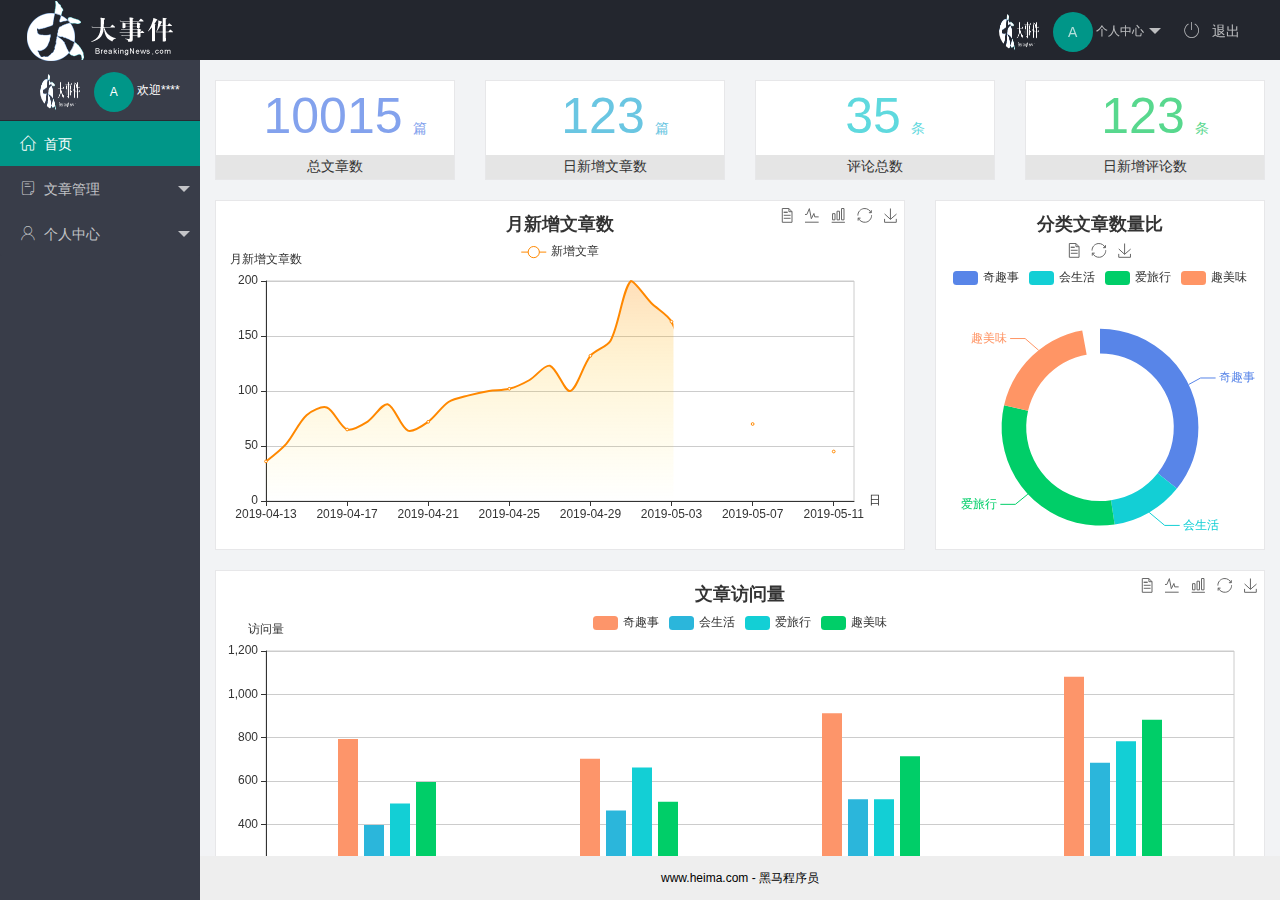
==== commit 523b0dc0: "完成个人中心功能开发" ====
--- a/index.html
+++ b/index.html
@@ -29,9 +29,9 @@
                         <span class="text-avatar">A</span> 个人中心
                     </a>
                     <dl class="layui-nav-child">
-                        <dd><a href="">基本资料 </a></dd>
-                        <dd><a href="">更换头像</a></dd>
-                        <dd><a href="">重置密码</a></dd>
+                        <dd><a href="/user/user_info.html" target="fm">基本资料 </a></dd>
+                        <dd><a href="/user/user_avatar.html" target="fm">更换头像</a></dd>
+                        <dd><a href="/user/user_pwd.html" target="fm">重置密码</a></dd>
                     </dl>
                 </li>
                 <li class="layui-nav-item" lay-header-event="menuRight" lay-unselect>
@@ -63,9 +63,9 @@
                     <li class="layui-nav-item">
                         <a href="javascript:;"><span class="iconfont icon-user"></span>个人中心</a>
                         <dl class="layui-nav-child">
-                            <dd><a href="javascript:;"><i class="layui-icon layui-icon-app"></i>基本资料</a></dd>
-                            <dd><a href="javascript:;"><i class="layui-icon layui-icon-app"></i>更换头像</a></dd>
-                            <dd><a href="javascript:;"><i class="layui-icon layui-icon-app"></i>重置密码</a></dd>
+                            <dd><a href="/user/user_info.html" target="fm"><i class="layui-icon layui-icon-app"></i>基本资料</a></dd>
+                            <dd><a href="/user/user_avatar.html" target="fm"><i class="layui-icon layui-icon-app"></i>更换头像</a></dd>
+                            <dd><a href="/user/user_pwd.html" target="fm"><i class="layui-icon layui-icon-app"></i>重置密码</a></dd>
                         </dl>
                     </li>
                 </ul>
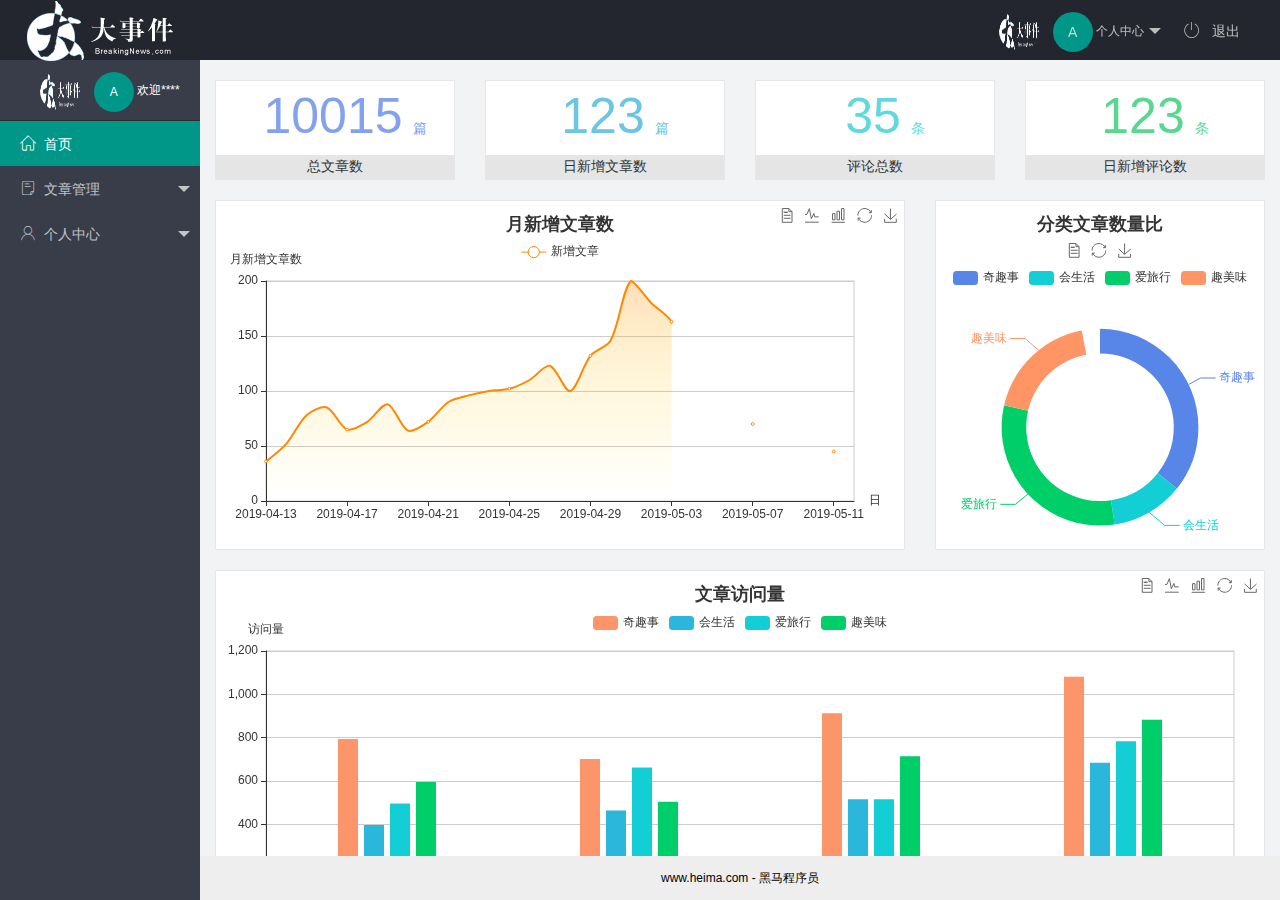
==== commit 46902c9c: "完成了文章功能" ====
--- a/index.html
+++ b/index.html
@@ -55,9 +55,9 @@
                     <li class="layui-nav-item ">
                         <a class="" href="javascript:;"><span class="iconfont icon-16"></span>文章管理</a>
                         <dl class="layui-nav-child">
-                            <dd><a href="javascript:;"><i class="layui-icon layui-icon-app"></i>文章类别</a></dd>
-                            <dd><a href="javascript:;"><i class="layui-icon layui-icon-app"></i>文章列表</a></dd>
-                            <dd><a href="javascript:;"><i class="layui-icon layui-icon-app"></i>发布文章</a></dd>
+                            <dd><a href="/article/art_cate.html" target="fm"><i class="layui-icon layui-icon-app"></i>文章类别</a></dd>
+                            <dd><a href="/article/art_list.html" target="fm"><i class="layui-icon layui-icon-app"></i>文章列表</a></dd>
+                            <dd><a href="/article/art_pub.html" target="fm"><i class="layui-icon layui-icon-app"></i>发布文章</a></dd>
                         </dl>
                     </li>
                     <li class="layui-nav-item">
